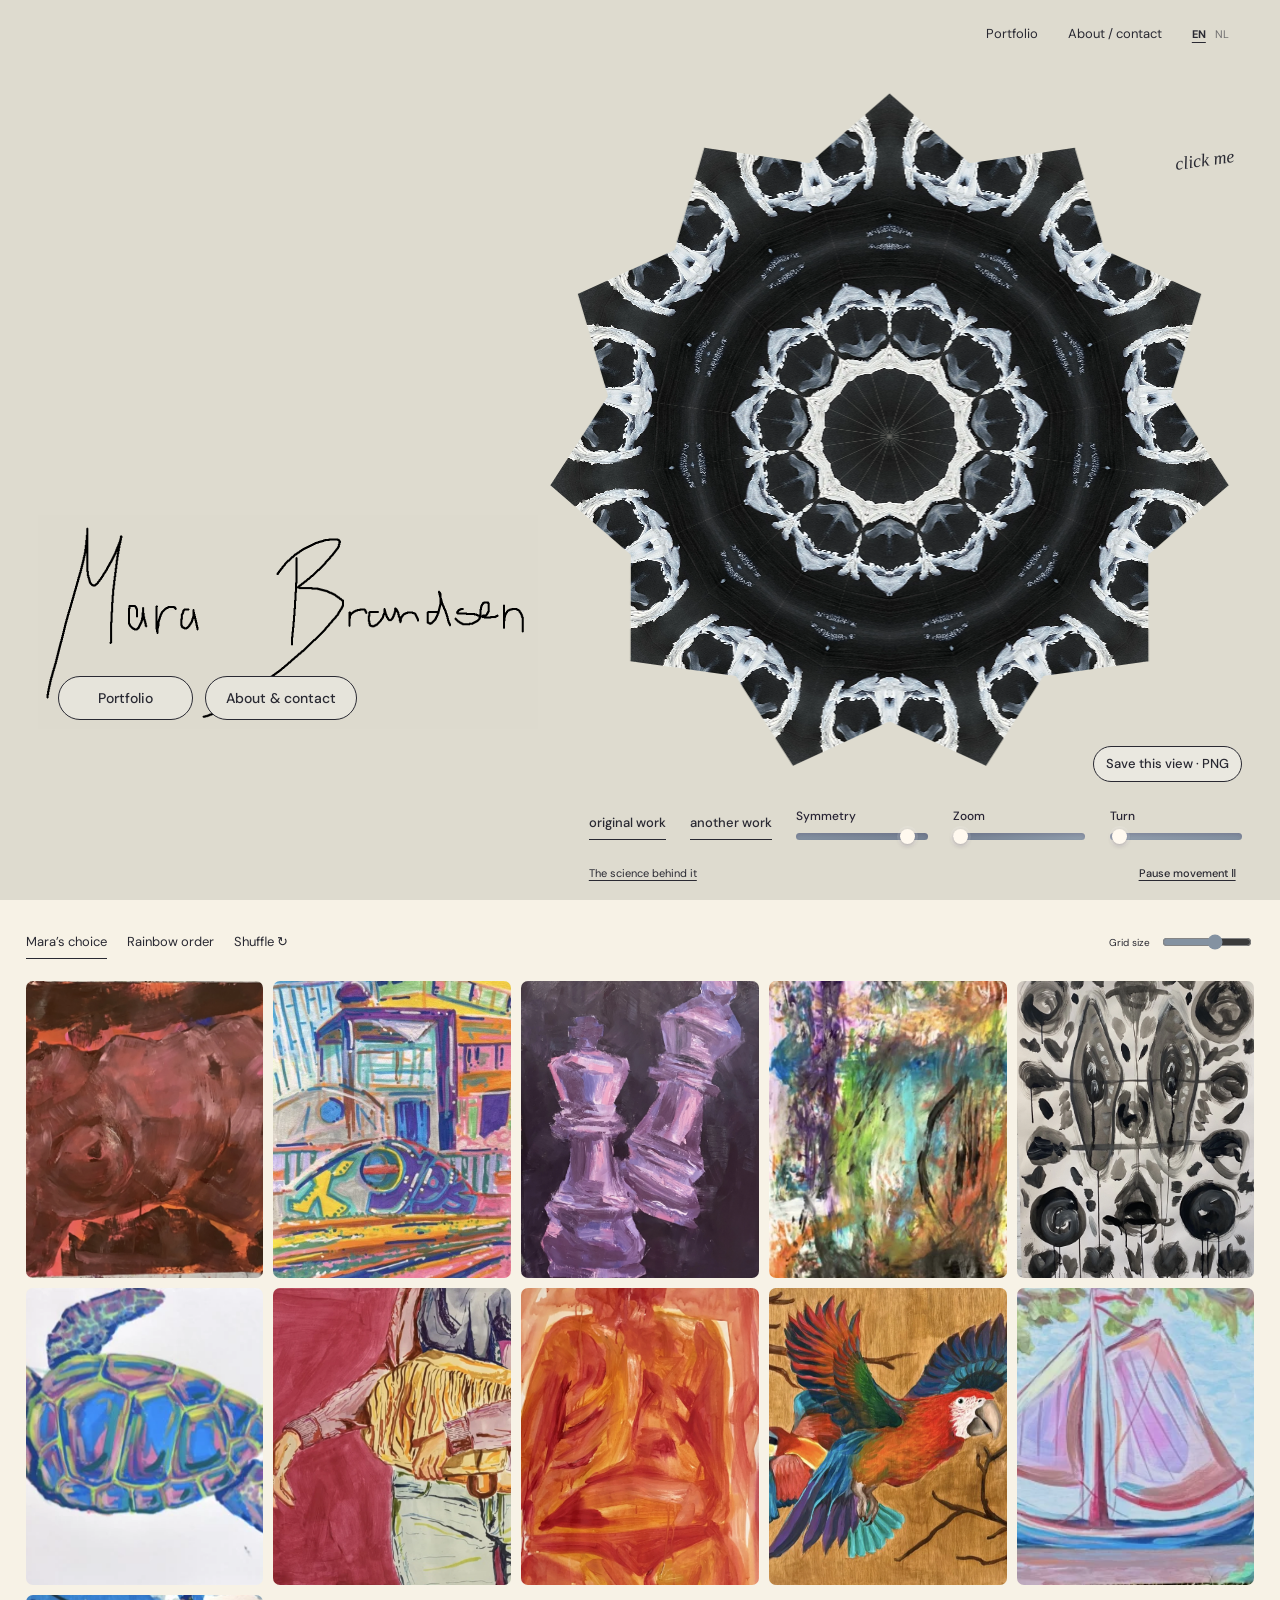
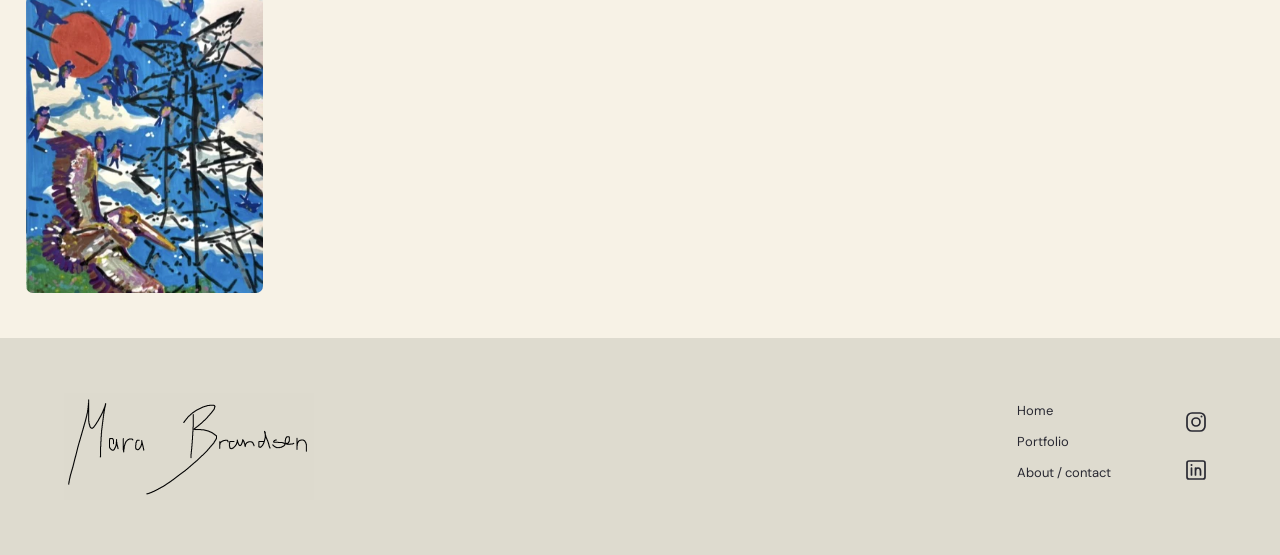
==== public/index.html @ bb49da6c "Randomize homepage artwork and colour on every visit" ====
<!doctype html><html lang="en"><head><meta charset="utf-8"><meta name="viewport" content="width=device-width,initial-scale=1"><title>Mara Brandsen | Art & engineering</title><meta name="description" content="Explore Mara Brandsen’s paintings, illustrations and interactive artwork kaleidoscope. Art, science and engineering, brought together."><link rel="icon" href="assets/favicon.svg"><link rel="stylesheet" href="styles/fonts.css"><link rel="stylesheet" href="styles/kaleido.css?v=9"><script src="scripts/artwork-data.js?v=1" defer></script><script src="scripts/site.js?v=6" defer></script><script src="scripts/kaleido.js?v=9" defer></script><script src="scripts/language.js?v=1"></script></head><body>
<header><nav aria-label="Main navigation"><a href="#work">Portfolio</a><a href="about.html">About / contact</a></nav></header>
<main><section class="hero" aria-label="Interactive artwork kaleidoscope"><div class="identity"><h1 class="sr-only">Mara Brandsen</h1><button class="name-animation" type="button" aria-label="Replay Mara Brandsen handwriting animation"><img src="assets/name-writing.png" alt="" width="1000" height="428"><canvas id="name-canvas" width="1000" height="428" aria-hidden="true"></canvas></button><video id="name-video" muted playsinline preload="none" aria-hidden="true" hidden><source src="assets/name-writing.mp4" type="video/mp4"></video><div class="identity-actions"><a href="#work">Portfolio</a><a href="about.html">About &amp; contact</a></div></div>
<div class="scope"><span id="click-hint" class="click-hint">click me</span><canvas id="scope" role="button" tabindex="0" aria-label="Kaleidoscope: activate to show another artwork" aria-describedby="click-hint"></canvas></div>
<div class="instrument"><a id="original" href="#work"><span>original work</span><img id="original-preview" src="assets/yellow-2.webp" alt="Preview of the colourful architectural painting"></a><button id="change" class="change-text" type="button">another work</button><div class="sliders"><label>Symmetry<input id="facets" type="range" min="3" max="12" step="1" value="11"></label><label>Zoom<input id="zoom" type="range" min="0.5" max="1.8" step=".001" value="0.5"></label><label>Turn<input id="turn" type="range" min="0" max="6.28" step=".001" value="0"></label></div><button id="motion" aria-pressed="true">Pause movement Ⅱ</button><button id="download" type="button">Save this view · PNG</button><a class="science-link" href="https://en.etudes.ru/etudes/kaleidoscope/" target="_blank" rel="noopener noreferrer">The science behind it</a><p id="scope-status" role="status" class="sr-only"></p></div></section>
<section id="work" class="portfolio" aria-label="Portfolio"><div class="gallery-toolbar"><div class="sorts" role="group" aria-label="Order artwork"><button data-sort="mara" aria-pressed="true">Mara’s choice</button><button data-sort="rainbow" aria-pressed="false">Rainbow order</button><button data-sort="shuffle" aria-pressed="false">Shuffle ↻</button></div><label class="size">Grid size <input id="grid-size" type="range" min="2" max="7" value="5" aria-label="Number of gallery columns"></label></div><span id="work-count" class="sr-only" role="status"></span><div id="gallery" class="gallery"></div></section>
<footer class="new-footer"><a class="footer-name" href="#" aria-label="Mara Brandsen home"><img src="assets/name-writing.png" alt="Mara Brandsen" width="1000" height="428"></a><div class="footer-links"><nav aria-label="Footer navigation"><a href="#">Home</a><a href="#work">Portfolio</a><a href="about.html">About / contact</a></nav><div class="socials" aria-label="Social links"><a href="https://www.instagram.com/marabrandsen_/" target="_blank" rel="noopener noreferrer" aria-label="Instagram" title="Instagram"><svg viewBox="0 0 24 24" aria-hidden="true"><rect x="3" y="3" width="18" height="18" rx="5"/><circle cx="12" cy="12" r="4"/><circle cx="17.5" cy="6.5" r="1" fill="currentColor" stroke="none"/></svg></a><a href="https://www.linkedin.com/in/mara-brandsen-b2537720b/" target="_blank" rel="noopener noreferrer" aria-label="LinkedIn" title="LinkedIn"><svg viewBox="0 0 24 24" aria-hidden="true"><rect x="3" y="3" width="18" height="18" rx="2"/><path d="M7.5 10v7M11.5 17v-7m0 3c0-4 5-4 5 0v4"/><circle cx="7.5" cy="7" r="1" fill="currentColor" stroke="none"/></svg></a></div></div></footer></main>  <dialog id="art-viewer" aria-labelledby="viewer-title"><button class="viewer-close" type="button" aria-label="Close artwork">×</button><div class="viewer-layout"><img id="viewer-image" alt=""><div class="viewer-details"><p class="eyebrow">A CLOSER LOOK</p><h2 id="viewer-title"></h2><p id="viewer-counter"></p><a id="viewer-enquiry" class="underlined-link" href="mailto:mejgbrandsen@gmail.com">Ask me about this ↗</a><div class="viewer-nav"><button id="previous-art" type="button" aria-label="Previous artwork"><svg viewBox="0 0 24 24" aria-hidden="true"><polyline points="15 4 7 12 15 20"/></svg></button><button id="next-art" type="button" aria-label="Next artwork"><svg viewBox="0 0 24 24" aria-hidden="true"><polyline points="9 4 17 12 9 20"/></svg></button></div></div></div></dialog></body></html>
---- public/styles/fonts.css ----
@font-face {
  font-family: 'Barlow Condensed';
  font-style: normal;
  font-weight: 700;
  font-display: swap;
  src: url(../assets/font-0.ttf) format('truetype');
}
@font-face {
  font-family: 'Barlow Condensed';
  font-style: normal;
  font-weight: 800;
  font-display: swap;
  src: url(../assets/font-1.ttf) format('truetype');
}
@font-face {
  font-family: 'Barlow Condensed';
  font-style: normal;
  font-weight: 900;
  font-display: swap;
  src: url(../assets/font-2.ttf) format('truetype');
}
@font-face {
  font-family: 'Caveat';
  font-style: normal;
  font-weight: 600;
  font-display: swap;
  src: url(../assets/font-3.ttf) format('truetype');
}
@font-face {
  font-family: 'DM Sans';
  font-style: normal;
  font-weight: 400;
  font-display: swap;
  src: url(../assets/font-4.ttf) format('truetype');
}
@font-face {
  font-family: 'DM Sans';
  font-style: normal;
  font-weight: 500;
  font-display: swap;
  src: url(../assets/font-5.ttf) format('truetype');
}
@font-face {
  font-family: 'DM Sans';
  font-style: normal;
  font-weight: 600;
  font-display: swap;
  src: url(../assets/font-6.ttf) format('truetype');
}
@font-face {
  font-family: 'DM Sans';
  font-style: normal;
  font-weight: 700;
  font-display: swap;
  src: url(../assets/font-7.ttf) format('truetype');
}
---- public/styles/kaleido.css ----
*{box-sizing:border-box}html{scroll-behavior:smooth}body{--paper:#eb627c;--ink:#34214b;--accent:#ebe842;margin:0;background:var(--paper);color:var(--ink);font:14px 'DM Sans',sans-serif;transition:background .8s,color .8s}a{color:inherit}button,input{font:inherit}button{cursor:pointer;color:inherit}header{position:absolute;top:0;width:100%;z-index:3;display:flex;justify-content:space-between;padding:25px 4%;align-items:center}.initial{font:800 25px 'Barlow Condensed',sans-serif;text-decoration:none}nav{display:flex;gap:30px}nav a{text-decoration:none;font-size:13px}nav a:hover{text-decoration:underline}.hero{position:relative;min-height:700px;height:100svh;overflow:hidden}.identity{position:absolute;left:5%;top:40%;z-index:2;width:40%}.identity p{font-size:9px;letter-spacing:.14em;margin:0 0 25px}h1{font:800 clamp(70px,10vw,170px)/.76 'Barlow Condensed',sans-serif;letter-spacing:-.045em;margin:0}h1 em{display:block;font:italic .7em/1 Georgia,serif;letter-spacing:-.075em;margin-top:12px}.work-link{display:inline-block;margin-top:35px;font:italic 20px Georgia,serif;text-decoration:none;border-bottom:1px solid;padding-bottom:6px}.scope{position:absolute;width:65%;right:-2%;top:8%;height:86%;}#scope{width:100%;height:100%;display:block}.scope>a{position:absolute;bottom:3%;left:42%;font-size:11px;text-underline-offset:4px}.instrument{position:absolute;right:4%;bottom:6%;width:140px;z-index:3;text-align:center}.chrome{width:83px;height:83px;border:3px solid #333;border-radius:50%;background:conic-gradient(#ededed,#777,#eee,#777,#fff,#777,#eee);box-shadow:inset 0 0 0 5px #bdbdbd,inset 0 0 0 7px #444,3px 5px 0 #34214b;position:relative;color:#242424}.chrome:active{transform:translateY(3px);box-shadow:inset 0 0 0 5px #bdbdbd,inset 0 0 0 7px #444,1px 2px 0 #34214b}.chrome span{font-size:30px}.change-label{display:block;font:italic 14px Georgia,serif;margin:10px 0 15px}.sliders{background:#e8e4d4;color:#272333;padding:10px 12px;border:1px solid #272333;box-shadow:3px 3px 0 #34214b}.sliders label{display:block;text-align:left;font-size:10px;margin-bottom:7px}.sliders input{display:block;width:100%;accent-color:#734280;height:16px}#motion{border:0;background:transparent;margin-top:10px;font-size:10px;text-decoration:underline;text-underline-offset:3px}.portfolio{background:#f7f3e9;color:#292332;padding:40px 4% 70px;scroll-margin-top:0}.gallery-toolbar{display:flex;gap:30px;align-items:center;justify-content:space-between;margin-bottom:35px}h2{font:italic 40px Georgia,serif;letter-spacing:-.05em;margin:0}h2 span{margin-left:15px}.sorts{display:flex;gap:20px;flex-wrap:wrap}.sorts button{border:0;background:none;padding:8px 0;font-size:13px;border-bottom:1px solid transparent}.sorts [aria-pressed=true]{border-color:currentColor}.size{font-size:10px;display:flex;align-items:center;gap:10px}.size input{width:90px;accent-color:#734280}.gallery{display:grid;grid-template-columns:repeat(var(--cols,3),minmax(0,1fr));gap:28px 22px}.art-card{margin:0;min-width:0}.art-card button{padding:0;border:0;width:100%;height:clamp(150px,calc(75vw / var(--cols,3)),380px);background:none;display:block}.art-card img{display:block;width:100%;height:100%;object-fit:contain}.art-card figcaption{display:none}.art-card button:hover img{filter:brightness(.95)}footer{display:flex;justify-content:space-between;padding:30px 4%;gap:20px;font-size:12px}dialog{border:0;background:#f7f3eb;color:#272333;padding:40px;width:min(1000px,94vw);max-height:94svh}dialog::backdrop{background:#201339d9}.viewer-layout{display:grid;grid-template-columns:1fr 190px;align-items:center;gap:25px}#viewer-image{width:100%;height:auto;max-height:78svh;object-fit:contain}.viewer-close{position:absolute;right:10px;top:8px;border:0;background:none;font-size:30px}.viewer-details h2{font:italic 28px Georgia,serif}.viewer-nav{display:flex;gap:10px;margin-top:20px}.viewer-nav button{padding:10px 20px;background:transparent;border:1px solid}.eyebrow{font-size:10px}.modal-open{overflow:hidden}.sr-only{position:absolute;width:1px;height:1px;overflow:hidden;clip-path:inset(50%)}:focus-visible{outline:3px solid #734280;outline-offset:5px}
@media(max-width:700px){header{padding:20px 5%}nav{gap:20px}.hero{min-height:780px;height:100svh}.identity{top:15%;left:6%;width:80%}.identity p{font-size:8px;margin-bottom:17px}h1{font-size:90px}.work-link{margin-top:18px;font-size:17px}.scope{width:110%;right:-15%;top:36%;height:60%}.scope>a{bottom:1%;left:29%}.instrument{right:auto;left:6%;bottom:7%;width:110px}.chrome{width:62px;height:62px}.sliders{padding:8px}.change-label{font-size:12px;margin:8px 0}.gallery-toolbar{flex-wrap:wrap;gap:18px}h2{font-size:32px}.sorts{order:3;width:100%;gap:20px}.gallery{gap:22px 12px;grid-template-columns:repeat(var(--mobile-cols,2),minmax(0,1fr))}.art-card button{height:calc(90vw / var(--mobile-cols,2) * 1.2)}.size input{width:70px}.viewer-layout{grid-template-columns:1fr}#viewer-image{max-height:58svh}.viewer-details h2{font-size:24px}footer{flex-wrap:wrap}.portfolio{padding-top:30px}}
@media(prefers-reduced-motion:reduce){html{scroll-behavior:auto}body{transition:none}}

/* Second visual study: bold cut lettering, soft controls, denser artwork. */
.initial svg{width:40px;height:40px;display:block}.identity{left:5%;top:36%;width:40%}h1{font-family:'DM Sans',Arial,sans-serif;font-weight:700;line-height:.9;letter-spacing:-.08em;font-size:clamp(80px,11vw,175px)}.mara{display:inline-block;background:#ffb8d5;color:#f33a17;padding:0 .12em .07em;transform:rotate(-7deg);-webkit-text-stroke:2px #f33a17;box-shadow:7px 7px 0 #ffb8d5}h1 em{font-family:Palatino,'Palatino Linotype','Book Antiqua',serif;font-weight:700;font-size:.49em;letter-spacing:-.08em;transform:rotate(-5deg);margin-top:5px;position:relative;left:.08em}.work-link{font-family:Palatino,'Palatino Linotype','Book Antiqua',serif;font-weight:700;font-size:26px;margin-top:34px}.hello-links{display:flex;flex-direction:column;align-items:flex-start;gap:10px;margin-top:22px}.hello-links a{font-size:13px;text-decoration:none}.hello-links a:hover{text-decoration:underline}.scope{right:-1%;width:63%}.instrument{width:180px;right:3%;bottom:6%}.chrome{width:64px;height:64px;background:#ffc5d9;border:1px solid currentColor;border-radius:20px;box-shadow:3px 4px 0 var(--ink);color:var(--ink);transform:rotate(8deg)}.chrome:hover{transform:rotate(-5deg)}.chrome:active{transform:translateY(2px);box-shadow:1px 2px 0 var(--ink)}.change-label{font:700 14px 'DM Sans',sans-serif;letter-spacing:-.02em}.sliders{background:transparent;border:0;box-shadow:none;padding:8px 5px}.sliders label{font-size:10px;margin-bottom:16px}.sliders input{-webkit-appearance:none;appearance:none;height:11px;border-radius:20px;margin:9px 0 0;background:linear-gradient(90deg,#fa95c3,#9056bc);box-shadow:inset 0 2px 4px #38204f30}.sliders label:nth-child(2) input{background:linear-gradient(90deg,#f3da6d,#43bdba)}.sliders label:nth-child(3) input{background:linear-gradient(90deg,#ffad7e,#f34080)}.sliders input::-webkit-slider-thumb{-webkit-appearance:none;width:20px;height:20px;border-radius:50%;background:#fff9ef;border:0;box-shadow:0 2px 5px #39274740,0 0 0 4px #ffffff22}.sliders input::-moz-range-thumb{width:20px;height:20px;border-radius:50%;background:#fff9ef;border:0;box-shadow:0 2px 5px #39274740,0 0 0 4px #ffffff22}#original{z-index:4;bottom:3%;left:38%;padding:12px;white-space:nowrap}#original-preview{position:absolute;width:135px;height:160px;object-fit:contain;background:#fff5e9;padding:5px;bottom:100%;left:50%;transform:translateX(-50%) rotate(-4deg);box-shadow:3px 8px 20px #39274740;opacity:0;visibility:hidden;transition:opacity .15s}#original:hover img,#original:focus-visible img{opacity:1;visibility:visible}.portfolio{padding:25px 2% 45px}.gallery-toolbar{margin-bottom:22px;gap:20px}.gallery{gap:10px;--cols:4}.art-card button{height:auto;aspect-ratio:4/5}.art-card img{height:100%;width:100%;object-fit:cover}.art-card.located{outline:4px solid #ab3976;outline-offset:3px}h2,.viewer-details h2{font-family:Palatino,'Palatino Linotype','Book Antiqua',serif}.gallery-toolbar h2{font-size:35px}
@media(max-width:700px){.identity{top:14%;left:6%;width:85%}h1{font-size:86px}.work-link{font-size:21px;margin-top:20px}.hello-links{flex-direction:row;gap:17px;margin-top:15px}.hello-links a{font-size:11px}.scope{width:103%;right:-18%;top:42%;height:53%}.instrument{left:5%;right:auto;bottom:5%;width:116px}.chrome{width:50px;height:50px;border-radius:16px}.sliders label{margin-bottom:12px}.change-label{font-size:12px}.portfolio{padding:24px 3% 35px}.gallery{gap:8px}.art-card button{height:auto;aspect-ratio:4/5}#original{left:27%;bottom:0;font-size:10px}#original-preview{width:105px;height:130px}.hero{min-height:860px}.initial svg{width:30px;height:30px}}

/* Artwork palette follows the entire page. */
body{--art-0:#764480;--art-1:#b177b4;--art-2:#e6b7d0}.portfolio{background:color-mix(in srgb,var(--paper) 24%,#fff9ed);color:var(--ink);transition:background .8s,color .8s}footer{background:var(--paper);color:var(--ink)}.mara{background:color-mix(in srgb,var(--paper) 40%,white);color:var(--ink);-webkit-text-stroke-color:var(--ink);box-shadow:7px 7px 0 color-mix(in srgb,var(--paper) 40%,white)}.chrome{background:color-mix(in srgb,var(--paper) 40%,white)}.sliders label input,.sliders label:nth-child(2) input,.sliders label:nth-child(3) input{background:linear-gradient(90deg,var(--art-0),var(--art-1));height:7px}.sliders label:nth-child(2) input{background:linear-gradient(90deg,var(--art-1),var(--art-2))}.sliders label:nth-child(3) input{background:linear-gradient(90deg,var(--art-2),var(--art-0))}.sliders input::-webkit-slider-thumb{width:15px;height:15px;box-shadow:0 2px 4px #39274740,0 0 0 3px #ffffff22}.sliders input::-moz-range-thumb{width:15px;height:15px;box-shadow:0 2px 4px #39274740,0 0 0 3px #ffffff22}.instrument{width:142px}.sliders label{margin-bottom:12px}.identity-actions{display:flex;flex-wrap:wrap;gap:12px;margin-top:35px}.identity-actions a{font:500 14px 'DM Sans',sans-serif;text-decoration:none;border:1px solid currentColor;border-radius:24px;padding:12px 20px;background:color-mix(in srgb,var(--paper) 75%,white);text-align:center;min-width:135px}.identity-actions a:hover{background:color-mix(in srgb,var(--paper) 45%,white)}#download{display:block;margin:12px auto 0;border:1px solid currentColor;border-radius:20px;background:color-mix(in srgb,var(--paper) 65%,white);padding:8px 12px;font-size:10px}.size input{accent-color:var(--art-0)}.art-card.located{outline-color:var(--art-0)}dialog{background:color-mix(in srgb,var(--paper) 20%,#fff9ed);color:var(--ink)}:focus-visible{outline-color:var(--ink)}.gallery{--cols:5}
@media(max-width:700px){.instrument{width:112px}.identity-actions{margin-top:24px;gap:10px}.identity-actions a{min-width:0;padding:10px 15px;font-size:12px}}
@media(prefers-reduced-motion:reduce){.portfolio{transition:none}}

.name-animation{position:relative;display:block;width:100%;padding:0;border:0;background:transparent;cursor:pointer}.name-animation img{display:block;width:100%;height:auto}.name-animation canvas{position:absolute;inset:0;width:100%;height:100%;opacity:0}.name-animation.drawing canvas{opacity:1}.name-animation.drawing img{visibility:hidden}#scope{cursor:pointer}.change-text{border:0;border-bottom:1px solid currentColor;background:transparent;font:500 13px 'DM Sans',sans-serif;padding:6px 0;margin-bottom:12px}.change-text:hover{opacity:.7}.gallery-toolbar h2{font:700 35px/1 'DM Sans',Arial,sans-serif;letter-spacing:-.045em}.identity-actions{margin-top:25px}
@media(max-width:700px){.name-animation{max-width:390px}.gallery-toolbar h2{font-size:30px}}

.instrument #original{position:relative;display:block;left:auto;bottom:auto;padding:8px 0;margin:0 0 4px;font-size:11px}.instrument #original-preview{left:auto;right:100%;bottom:0;transform:rotate(-4deg);margin-right:15px}.instrument .change-text{display:block;margin:0 auto 14px}.name-animation{width:91%;transform:translateY(20px)}.gallery img,.gallery .art-card button{border-radius:7px}.new-footer{display:flex;align-items:center;justify-content:space-between;gap:40px;padding:55px 5%}.footer-name{width:250px;max-width:40%}.footer-name img{width:100%;height:auto;display:block}.footer-links{display:flex;gap:65px}.new-footer nav,.new-footer .socials{display:flex;flex-direction:column;gap:14px;align-items:flex-start}.new-footer a{text-decoration:none;font-size:13px}.new-footer a:hover{text-decoration:underline}.socials span{opacity:.55;font-size:13px}
#art-viewer{background:transparent;padding:45px 60px;width:min(1300px,98vw);max-height:98svh;overflow:visible;box-shadow:none;color:#fff}#art-viewer::backdrop{background:#171319ec}.viewer-layout{display:block}.viewer-details{display:contents}.viewer-details h2,.viewer-details p,.viewer-details>a{display:none}#viewer-image{display:block;width:100%;height:auto;max-height:85svh;object-fit:contain;border-radius:7px}.viewer-close{position:absolute;right:5px;top:0;width:44px;height:44px;color:#fff;background:transparent;font:300 35px Arial,sans-serif}.viewer-nav{display:contents}.viewer-nav button{position:absolute;top:50%;transform:translateY(-50%);border:0;background:transparent;color:#fff;width:48px;height:64px;padding:10px;display:grid;place-items:center}.viewer-nav button:first-child{left:0}.viewer-nav button:last-child{right:0}.viewer-nav svg{width:28px;height:28px;fill:none;stroke:currentColor;stroke-width:1.5;stroke-linecap:round;stroke-linejoin:round}.viewer-nav button:hover,.viewer-close:hover{opacity:.65}
@media(max-width:700px){.name-animation{transform:translateY(12px)}.instrument #original-preview{right:auto;left:100%;margin-right:0;margin-left:12px}.new-footer{padding:35px 5%;gap:25px;align-items:start}.footer-name{width:150px;max-width:35%}.footer-links{gap:25px}.new-footer a,.socials span{font-size:11px}.new-footer nav,.new-footer .socials{gap:13px}#art-viewer{padding:40px 30px;width:100vw}.viewer-nav button{width:32px;padding:3px}.viewer-nav svg{width:24px}.viewer-close{right:3px}}

header{justify-content:flex-end}.socials a{display:grid;place-items:center;width:40px;height:40px}.socials svg{width:24px;height:24px;fill:none;stroke:currentColor;stroke-width:1.7;stroke-linecap:round;stroke-linejoin:round}.new-footer .socials{gap:8px}.socials a:hover{opacity:.65}.instrument{width:160px}.instrument #original,.instrument .change-text{font:500 13px/1.3 'DM Sans',Arial,sans-serif;text-decoration:none;border:0;border-bottom:1px solid currentColor;padding:7px 0;margin:0 auto 10px;width:max-content;display:block}.instrument #original:hover,.instrument .change-text:hover{opacity:.75}.sliders label{font-size:13px;font-weight:500;margin-bottom:15px}.instrument #motion{font:500 13px/1.4 'DM Sans',Arial,sans-serif;margin-top:8px}.instrument #download{font:500 13px/1.4 'DM Sans',Arial,sans-serif;padding:8px 12px}.click-hint{position:absolute;top:12%;left:21%;font:italic 17px Palatino,'Book Antiqua',serif;transform:rotate(-12deg);pointer-events:none;background:color-mix(in srgb,var(--paper) 70%,white);padding:6px 12px;border-radius:50%}.gallery-toolbar{justify-content:space-between}
@media(max-width:700px){.instrument{width:130px}.instrument #original,.instrument .change-text,.sliders label,.instrument #motion,.instrument #download{font-size:12px}.click-hint{top:10%;left:26%;font-size:15px}.new-footer .socials{gap:4px}.socials a{width:35px;height:35px}.socials svg{width:22px;height:22px}}

.instrument .click-hint{display:block;position:static;transform:none;background:none;border-radius:0;padding:0;margin:0 0 10px;font:italic 15px Palatino,'Book Antiqua',serif}.scope #scope:focus-visible{outline:2px dashed var(--ink);outline-offset:-10px}

/* Homepage composition follows Mara's layout sketch. */
body:not(.about-page) .hero{min-height:720px;height:100svh}body:not(.about-page) .identity{left:3%;top:auto;bottom:20%;width:39%}.identity .name-animation{width:100%;transform:translateY(48px)}.identity .identity-actions{position:relative;z-index:2;margin-top:-5px;margin-left:4%}.scope{width:57%;height:83%;right:2%;top:7%}.scope .click-hint{position:absolute;top:11%;right:2%;left:auto;padding:5px;font:italic 18px Palatino,'Book Antiqua',serif;background:none;transform:rotate(-8deg)}.instrument{position:absolute;left:46%;right:3%;bottom:2%;width:auto;display:grid;grid-template-columns:max-content max-content 1fr;align-items:end;gap:10px 24px;text-align:left}.instrument #original,.instrument .change-text{margin:0 0 15px;padding:7px 0;font-size:13px}.instrument .sliders{display:grid;grid-template-columns:repeat(3,minmax(0,1fr));gap:25px;padding:0}.instrument .sliders label{margin:0 0 15px;font-size:12px}.instrument #download{position:absolute;right:0;bottom:100px;white-space:nowrap;margin:0}.instrument #motion{grid-column:3;font-size:11px;margin:0;justify-self:end}.instrument #scope-status{position:absolute}
@media(max-width:1050px) and (min-width:701px){.instrument{gap:10px 16px;left:42%}.instrument .sliders{gap:14px}.instrument #original,.instrument .change-text{font-size:11px}.instrument .sliders label{font-size:11px}.identity .identity-actions a{padding:10px 13px;min-width:0}}
@media(max-width:700px){body:not(.about-page) .hero{min-height:880px;height:100svh}body:not(.about-page) .identity{left:6%;top:12%;bottom:auto;width:82%}.identity .name-animation{transform:translateY(20px)}.identity .identity-actions{margin-top:0;margin-left:0}.scope{right:0;top:36%;width:100%;height:48%}.scope .click-hint{right:5%;top:6%;font-size:15px}.instrument{left:6%;right:6%;bottom:3%;display:grid;grid-template-columns:1fr 1fr;gap:13px 22px}.instrument #original,.instrument .change-text{margin:0;font-size:12px;justify-self:start}.instrument .sliders{grid-column:1/-1;grid-row:2;gap:22px}.instrument .sliders label{margin:0;font-size:12px}.instrument #download{position:static;grid-column:1;grid-row:3;font-size:11px;justify-self:start}.instrument #motion{grid-column:2;grid-row:3;align-self:center;font-size:11px}}
/* Bilingual navigation and the optional science read. */
.language-switch{display:inline-flex;gap:9px;align-items:center;font-size:11px}
.language-switch a{font-size:11px;opacity:.6}
.language-switch [aria-current=true]{opacity:1;text-decoration:underline;text-underline-offset:4px;font-weight:700}
.instrument .science-link{grid-column:1/3;grid-row:2;font-size:11px;line-height:1.4;text-underline-offset:3px;align-self:center;width:max-content;max-width:100%}
.instrument #motion{grid-row:2}
.about-copy a{text-underline-offset:3px;text-decoration-thickness:1px}
@media(max-width:700px){header nav{gap:16px;align-items:center}.about-page header nav{gap:13px}.language-switch{gap:7px}.instrument .science-link{grid-column:1/-1;grid-row:4;justify-self:center;font-size:11px}.instrument #motion{grid-row:3}body:not(.about-page) .hero{min-height:930px}.about-copy p{font-size:14px}}
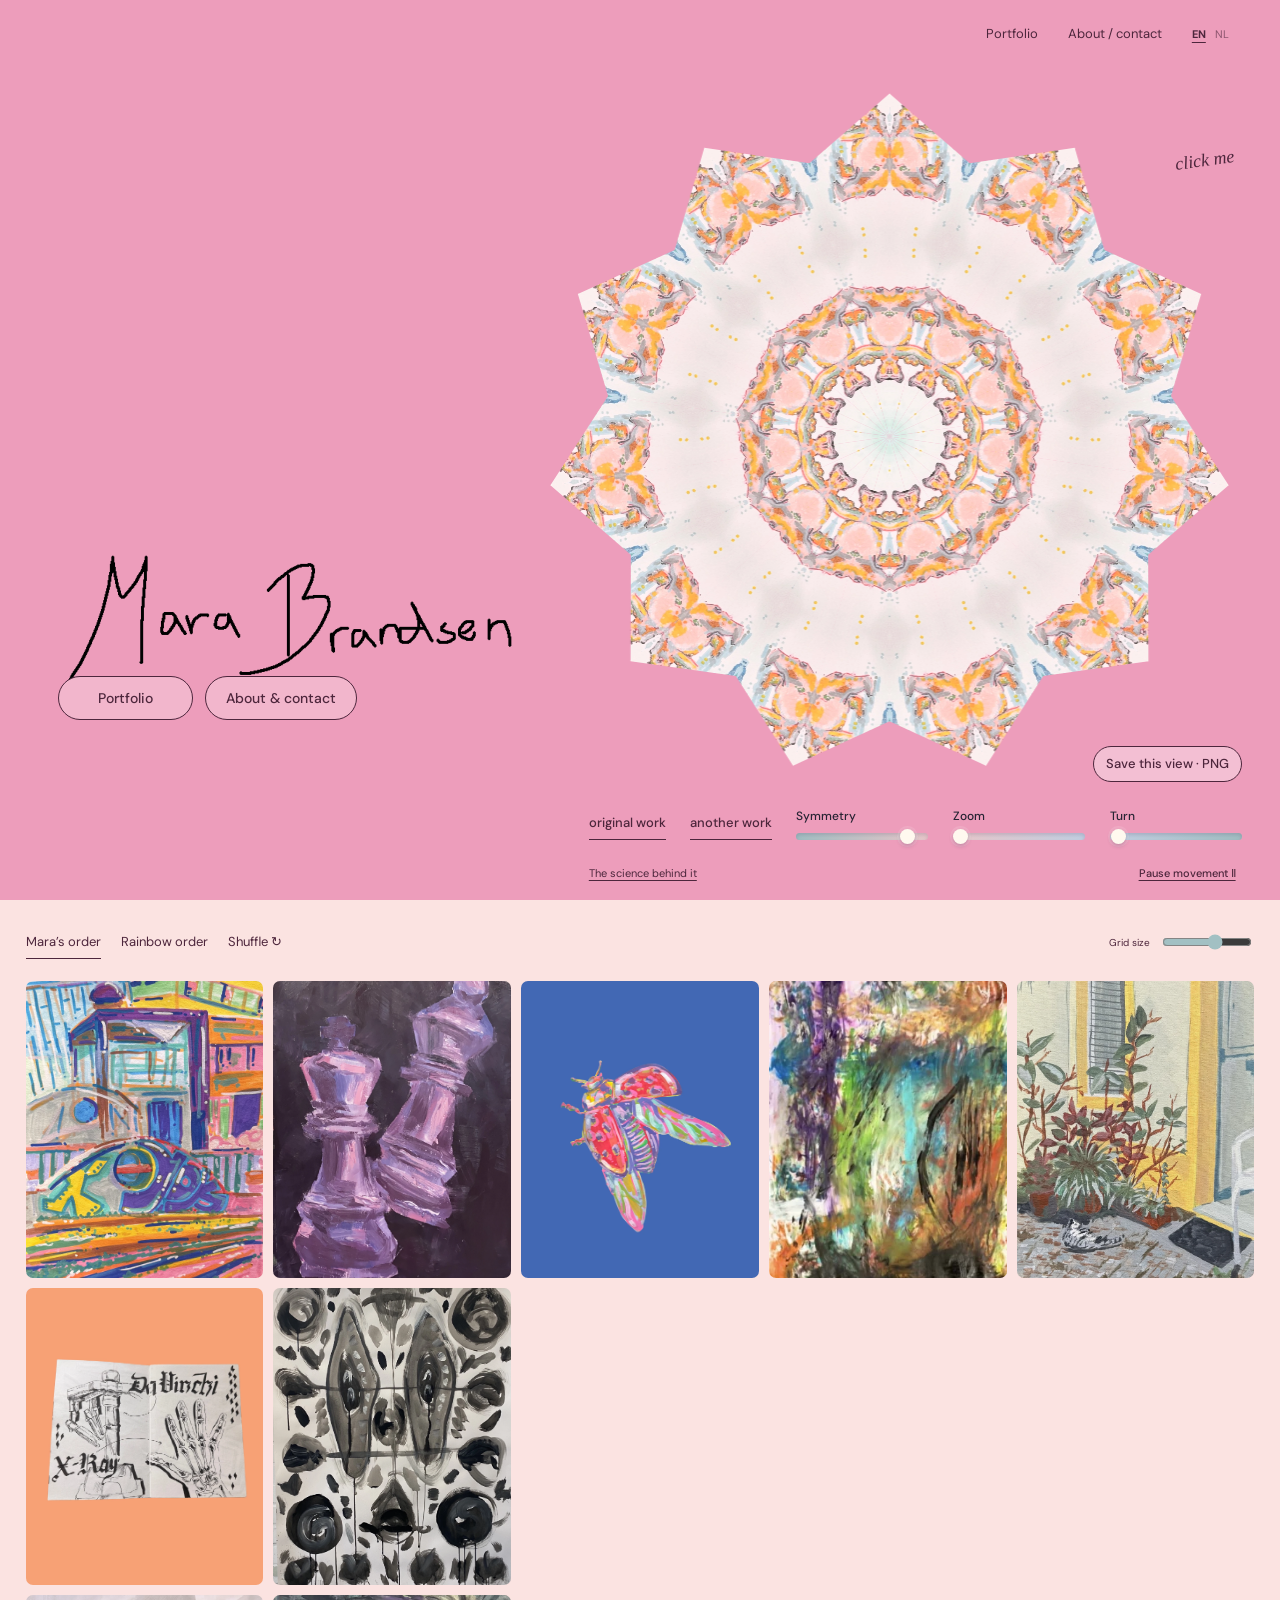
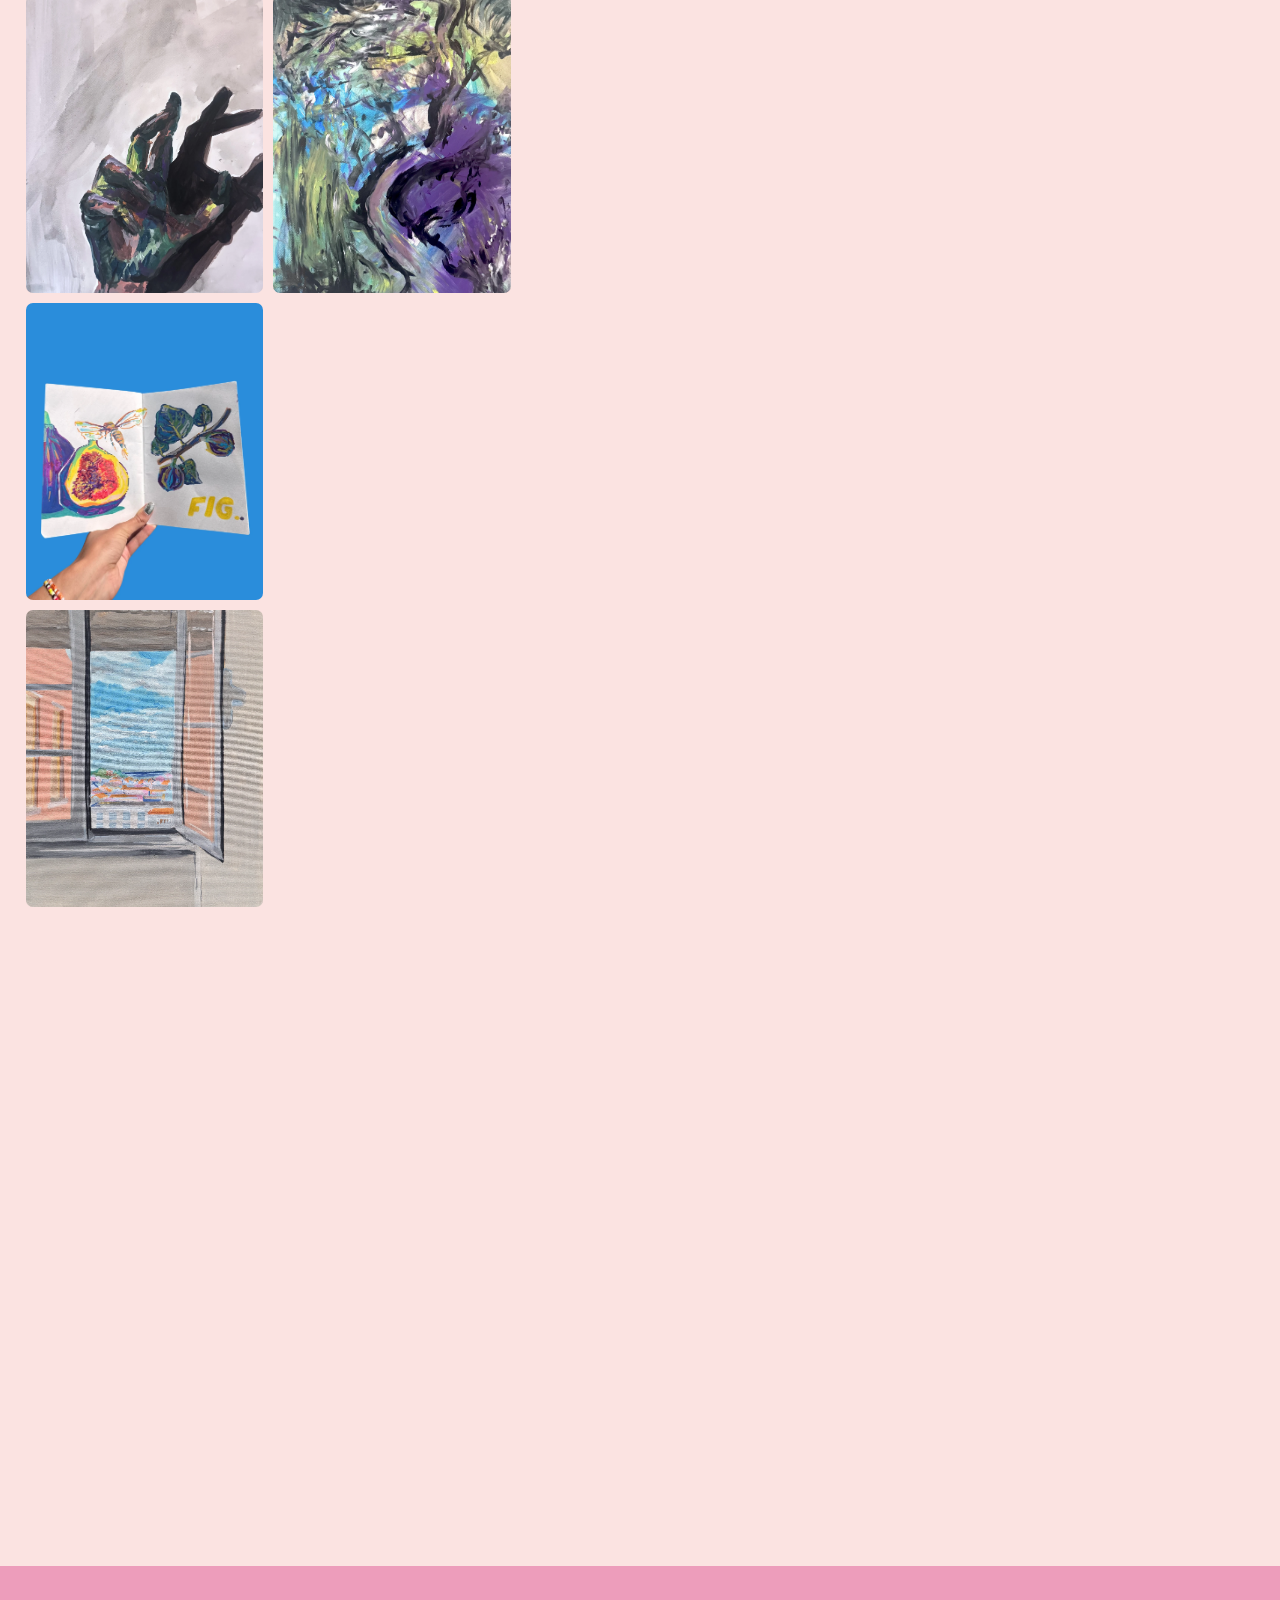
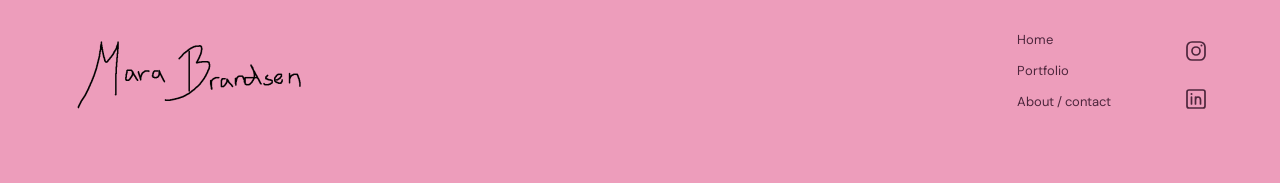
==== commit a80a4a18: "Expand portfolio with new artwork collection" ====
--- a/public/index.html
+++ b/public/index.html
@@ -1,7 +1,7 @@
-<!doctype html><html lang="en"><head><meta charset="utf-8"><meta name="viewport" content="width=device-width,initial-scale=1"><title>Mara Brandsen | Art & engineering</title><meta name="description" content="Explore Mara Brandsen’s paintings, illustrations and interactive artwork kaleidoscope. Art, science and engineering, brought together."><link rel="icon" href="assets/favicon.svg"><link rel="stylesheet" href="styles/fonts.css"><link rel="stylesheet" href="styles/kaleido.css?v=9"><script src="scripts/artwork-data.js?v=1" defer></script><script src="scripts/site.js?v=6" defer></script><script src="scripts/kaleido.js?v=9" defer></script><script src="scripts/language.js?v=1"></script></head><body>
+<!doctype html><html lang="en"><head><meta charset="utf-8"><meta name="viewport" content="width=device-width,initial-scale=1"><title>Mara Brandsen | Art & engineering</title><meta name="description" content="Explore Mara Brandsen’s paintings, illustrations and interactive artwork kaleidoscope. Art, science and engineering, brought together."><link rel="icon" href="assets/favicon.svg"><link rel="stylesheet" href="styles/fonts.css"><link rel="stylesheet" href="styles/kaleido.css?v=9"><script src="scripts/artwork-data.js?v=2" defer></script><script src="scripts/site.js?v=6" defer></script><script src="scripts/kaleido.js?v=10" defer></script><script src="scripts/language.js?v=2"></script></head><body>
 <header><nav aria-label="Main navigation"><a href="#work">Portfolio</a><a href="about.html">About / contact</a></nav></header>
 <main><section class="hero" aria-label="Interactive artwork kaleidoscope"><div class="identity"><h1 class="sr-only">Mara Brandsen</h1><button class="name-animation" type="button" aria-label="Replay Mara Brandsen handwriting animation"><img src="assets/name-writing.png" alt="" width="1000" height="428"><canvas id="name-canvas" width="1000" height="428" aria-hidden="true"></canvas></button><video id="name-video" muted playsinline preload="none" aria-hidden="true" hidden><source src="assets/name-writing.mp4" type="video/mp4"></video><div class="identity-actions"><a href="#work">Portfolio</a><a href="about.html">About &amp; contact</a></div></div>
 <div class="scope"><span id="click-hint" class="click-hint">click me</span><canvas id="scope" role="button" tabindex="0" aria-label="Kaleidoscope: activate to show another artwork" aria-describedby="click-hint"></canvas></div>
-<div class="instrument"><a id="original" href="#work"><span>original work</span><img id="original-preview" src="assets/yellow-2.webp" alt="Preview of the colourful architectural painting"></a><button id="change" class="change-text" type="button">another work</button><div class="sliders"><label>Symmetry<input id="facets" type="range" min="3" max="12" step="1" value="11"></label><label>Zoom<input id="zoom" type="range" min="0.5" max="1.8" step=".001" value="0.5"></label><label>Turn<input id="turn" type="range" min="0" max="6.28" step=".001" value="0"></label></div><button id="motion" aria-pressed="true">Pause movement Ⅱ</button><button id="download" type="button">Save this view · PNG</button><a class="science-link" href="https://en.etudes.ru/etudes/kaleidoscope/" target="_blank" rel="noopener noreferrer">The science behind it</a><p id="scope-status" role="status" class="sr-only"></p></div></section>
-<section id="work" class="portfolio" aria-label="Portfolio"><div class="gallery-toolbar"><div class="sorts" role="group" aria-label="Order artwork"><button data-sort="mara" aria-pressed="true">Mara’s choice</button><button data-sort="rainbow" aria-pressed="false">Rainbow order</button><button data-sort="shuffle" aria-pressed="false">Shuffle ↻</button></div><label class="size">Grid size <input id="grid-size" type="range" min="2" max="7" value="5" aria-label="Number of gallery columns"></label></div><span id="work-count" class="sr-only" role="status"></span><div id="gallery" class="gallery"></div></section>
+<div class="instrument"><a id="original" href="#work"><span>original work</span><img id="original-preview" src="assets/artwork-01.webp" alt="Preview of a colourful tram and city drawing"></a><button id="change" class="change-text" type="button">another work</button><div class="sliders"><label>Symmetry<input id="facets" type="range" min="3" max="12" step="1" value="11"></label><label>Zoom<input id="zoom" type="range" min="0.5" max="1.8" step=".001" value="0.5"></label><label>Turn<input id="turn" type="range" min="0" max="6.28" step=".001" value="0"></label></div><button id="motion" aria-pressed="true">Pause movement Ⅱ</button><button id="download" type="button">Save this view · PNG</button><a class="science-link" href="https://en.etudes.ru/etudes/kaleidoscope/" target="_blank" rel="noopener noreferrer">The science behind it</a><p id="scope-status" role="status" class="sr-only"></p></div></section>
+<section id="work" class="portfolio" aria-label="Portfolio"><div class="gallery-toolbar"><div class="sorts" role="group" aria-label="Order artwork"><button data-sort="mara" aria-pressed="true">Mara’s order</button><button data-sort="rainbow" aria-pressed="false">Rainbow order</button><button data-sort="shuffle" aria-pressed="false">Shuffle ↻</button></div><label class="size">Grid size <input id="grid-size" type="range" min="2" max="7" value="5" aria-label="Number of gallery columns"></label></div><span id="work-count" class="sr-only" role="status"></span><div id="gallery" class="gallery"></div></section>
 <footer class="new-footer"><a class="footer-name" href="#" aria-label="Mara Brandsen home"><img src="assets/name-writing.png" alt="Mara Brandsen" width="1000" height="428"></a><div class="footer-links"><nav aria-label="Footer navigation"><a href="#">Home</a><a href="#work">Portfolio</a><a href="about.html">About / contact</a></nav><div class="socials" aria-label="Social links"><a href="https://www.instagram.com/marabrandsen_/" target="_blank" rel="noopener noreferrer" aria-label="Instagram" title="Instagram"><svg viewBox="0 0 24 24" aria-hidden="true"><rect x="3" y="3" width="18" height="18" rx="5"/><circle cx="12" cy="12" r="4"/><circle cx="17.5" cy="6.5" r="1" fill="currentColor" stroke="none"/></svg></a><a href="https://www.linkedin.com/in/mara-brandsen-b2537720b/" target="_blank" rel="noopener noreferrer" aria-label="LinkedIn" title="LinkedIn"><svg viewBox="0 0 24 24" aria-hidden="true"><rect x="3" y="3" width="18" height="18" rx="2"/><path d="M7.5 10v7M11.5 17v-7m0 3c0-4 5-4 5 0v4"/><circle cx="7.5" cy="7" r="1" fill="currentColor" stroke="none"/></svg></a></div></div></footer></main>  <dialog id="art-viewer" aria-labelledby="viewer-title"><button class="viewer-close" type="button" aria-label="Close artwork">×</button><div class="viewer-layout"><img id="viewer-image" alt=""><div class="viewer-details"><p class="eyebrow">A CLOSER LOOK</p><h2 id="viewer-title"></h2><p id="viewer-counter"></p><a id="viewer-enquiry" class="underlined-link" href="mailto:mejgbrandsen@gmail.com">Ask me about this ↗</a><div class="viewer-nav"><button id="previous-art" type="button" aria-label="Previous artwork"><svg viewBox="0 0 24 24" aria-hidden="true"><polyline points="15 4 7 12 15 20"/></svg></button><button id="next-art" type="button" aria-label="Next artwork"><svg viewBox="0 0 24 24" aria-hidden="true"><polyline points="9 4 17 12 9 20"/></svg></button></div></div></div></dialog></body></html>
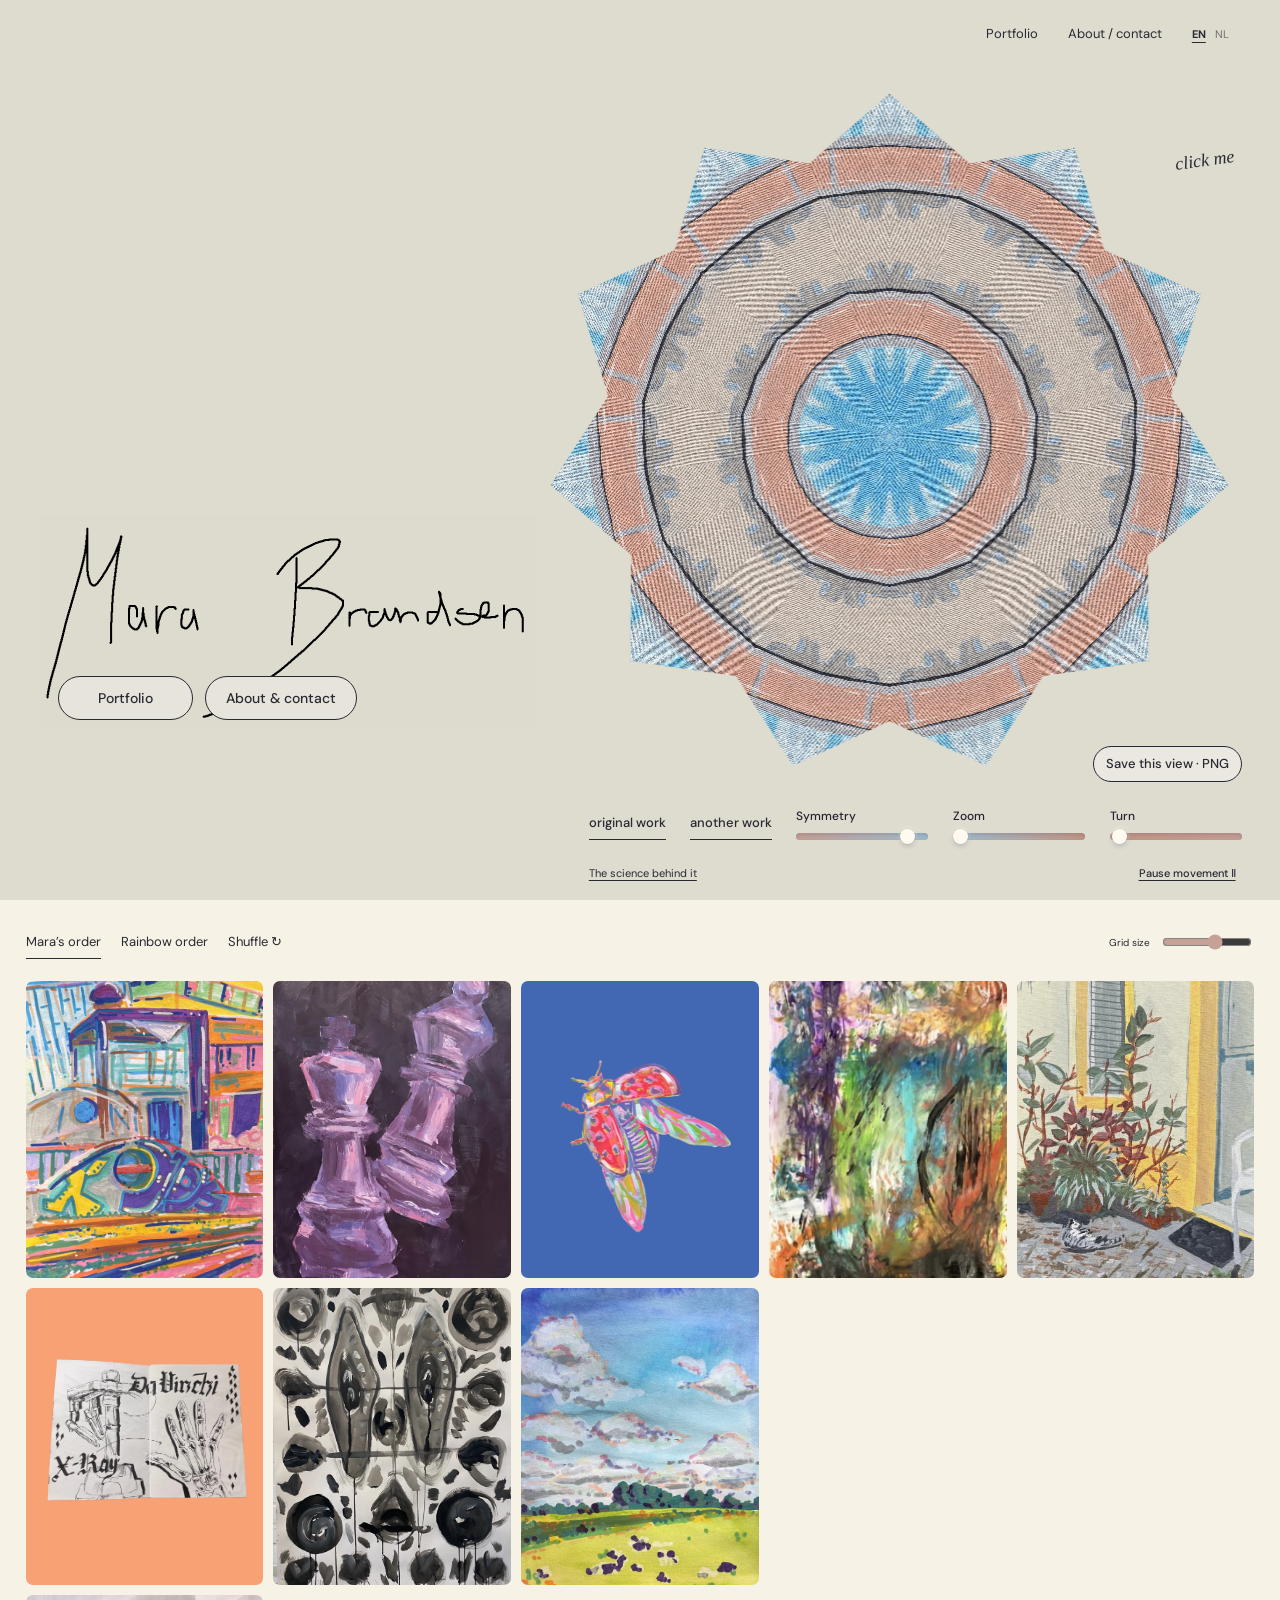
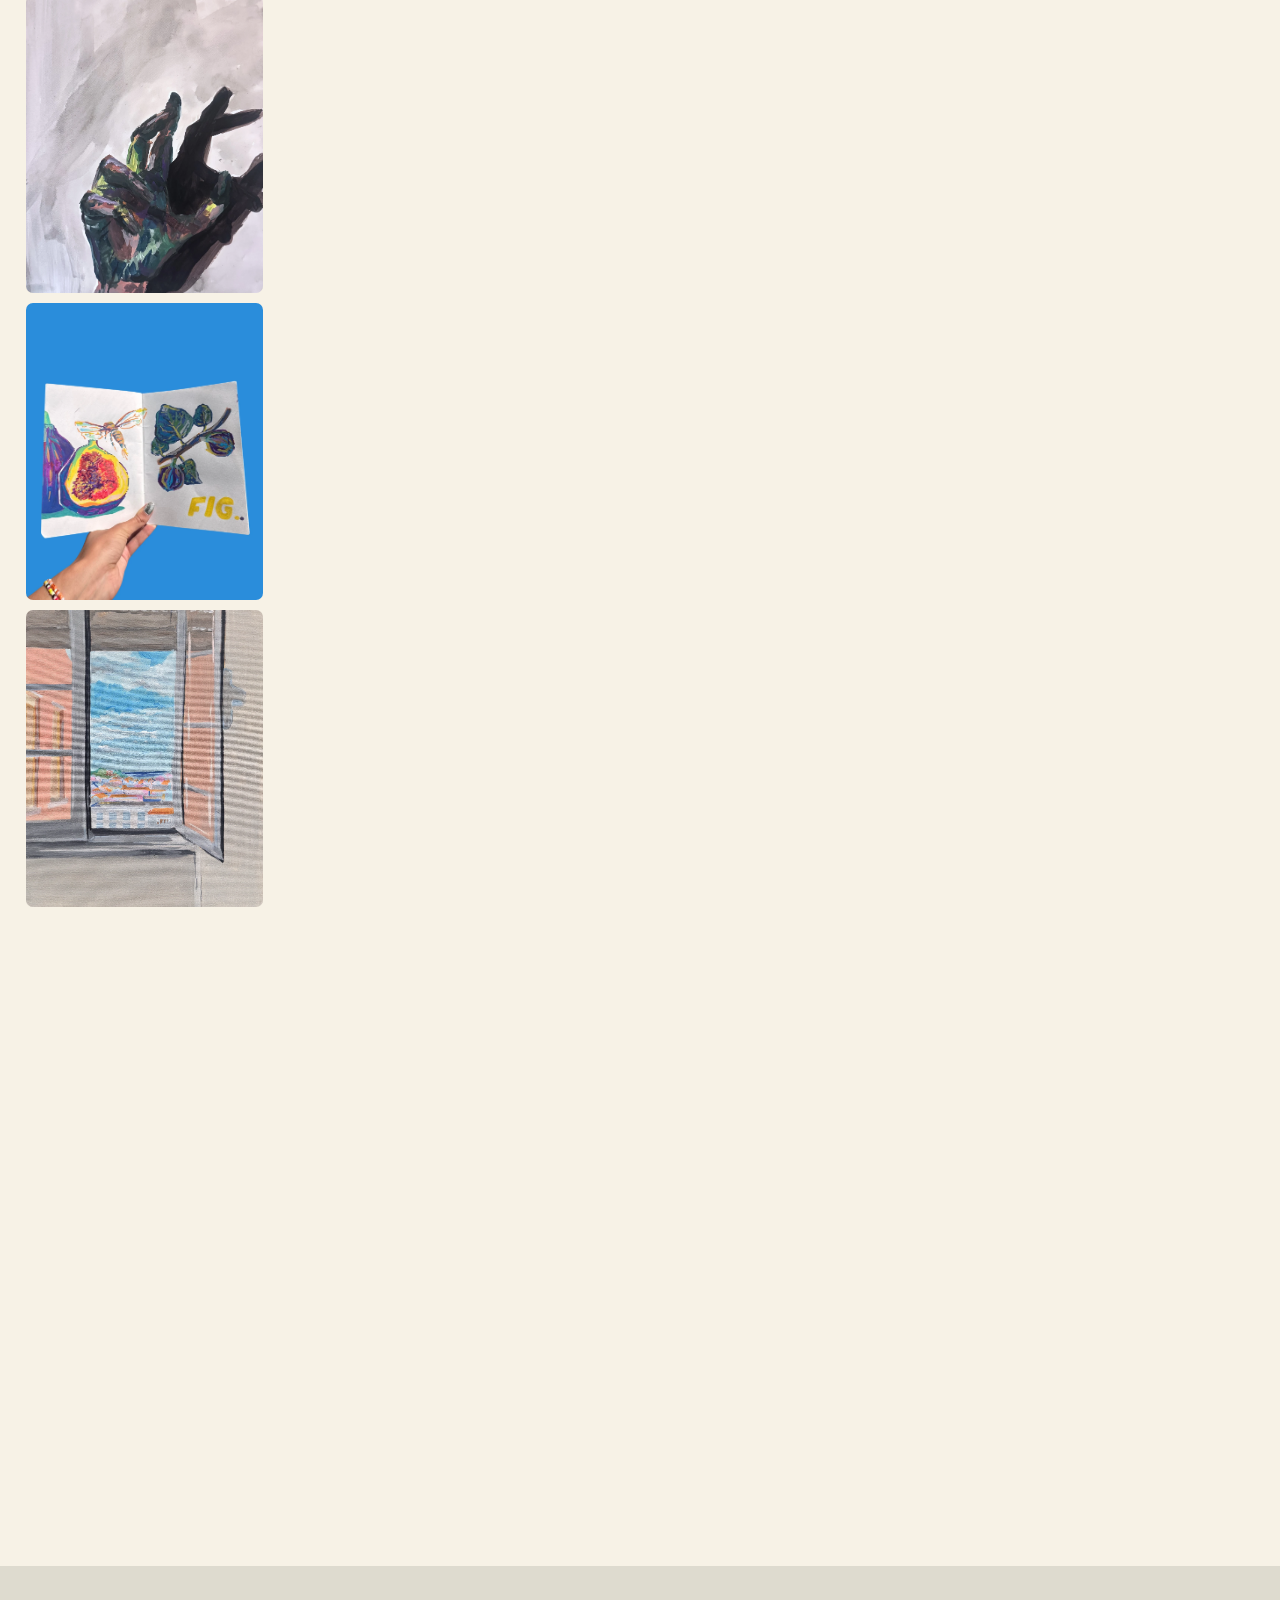
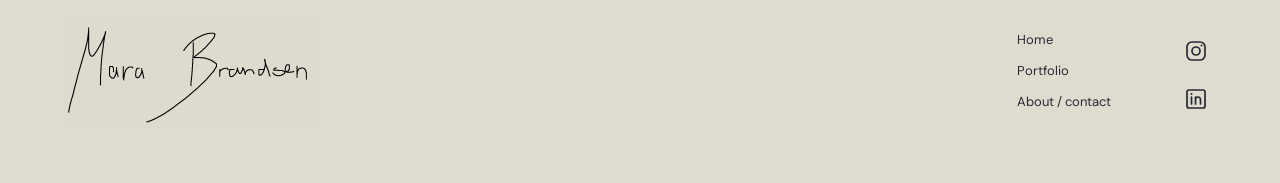
==== commit 36ef73c2: "Refine portfolio previews and kaleidoscope" ====
--- a/public/index.html
+++ b/public/index.html
@@ -1,7 +1,7 @@
-<!doctype html><html lang="en"><head><meta charset="utf-8"><meta name="viewport" content="width=device-width,initial-scale=1"><title>Mara Brandsen | Art & engineering</title><meta name="description" content="Explore Mara Brandsen’s paintings, illustrations and interactive artwork kaleidoscope. Art, science and engineering, brought together."><link rel="icon" href="assets/favicon.svg"><link rel="stylesheet" href="styles/fonts.css"><link rel="stylesheet" href="styles/kaleido.css?v=9"><script src="scripts/artwork-data.js?v=2" defer></script><script src="scripts/site.js?v=6" defer></script><script src="scripts/kaleido.js?v=10" defer></script><script src="scripts/language.js?v=2"></script></head><body>
+<!doctype html><html lang="en"><head><meta charset="utf-8"><meta name="viewport" content="width=device-width,initial-scale=1"><title>Mara Brandsen | Art & engineering</title><meta name="description" content="Explore Mara Brandsen’s paintings, illustrations and interactive artwork kaleidoscope. Art, science and engineering, brought together."><link rel="icon" href="assets/favicon.svg"><link rel="stylesheet" href="styles/fonts.css"><link rel="stylesheet" href="styles/kaleido.css?v=11"><script src="scripts/artwork-data.js?v=2" defer></script><script src="scripts/site.js?v=7" defer></script><script src="scripts/kaleido.js?v=12" defer></script><script src="scripts/language.js?v=2"></script></head><body>
 <header><nav aria-label="Main navigation"><a href="#work">Portfolio</a><a href="about.html">About / contact</a></nav></header>
-<main><section class="hero" aria-label="Interactive artwork kaleidoscope"><div class="identity"><h1 class="sr-only">Mara Brandsen</h1><button class="name-animation" type="button" aria-label="Replay Mara Brandsen handwriting animation"><img src="assets/name-writing.png" alt="" width="1000" height="428"><canvas id="name-canvas" width="1000" height="428" aria-hidden="true"></canvas></button><video id="name-video" muted playsinline preload="none" aria-hidden="true" hidden><source src="assets/name-writing.mp4" type="video/mp4"></video><div class="identity-actions"><a href="#work">Portfolio</a><a href="about.html">About &amp; contact</a></div></div>
+<main><section class="hero" aria-label="Interactive artwork kaleidoscope"><div class="identity"><h1 class="sr-only">Mara Brandsen</h1><button class="name-animation" type="button" aria-label="Replay Mara Brandsen handwriting animation"><img src="assets/name-writing.png?v=signature-original" alt="" width="1000" height="428"><canvas id="name-canvas" width="1000" height="428" aria-hidden="true"></canvas></button><video id="name-video" muted playsinline preload="none" aria-hidden="true" hidden><source src="assets/name-writing.mp4?v=signature-original" type="video/mp4"></video><div class="identity-actions"><a href="#work">Portfolio</a><a href="about.html">About &amp; contact</a></div></div>
 <div class="scope"><span id="click-hint" class="click-hint">click me</span><canvas id="scope" role="button" tabindex="0" aria-label="Kaleidoscope: activate to show another artwork" aria-describedby="click-hint"></canvas></div>
 <div class="instrument"><a id="original" href="#work"><span>original work</span><img id="original-preview" src="assets/artwork-01.webp" alt="Preview of a colourful tram and city drawing"></a><button id="change" class="change-text" type="button">another work</button><div class="sliders"><label>Symmetry<input id="facets" type="range" min="3" max="12" step="1" value="11"></label><label>Zoom<input id="zoom" type="range" min="0.5" max="1.8" step=".001" value="0.5"></label><label>Turn<input id="turn" type="range" min="0" max="6.28" step=".001" value="0"></label></div><button id="motion" aria-pressed="true">Pause movement Ⅱ</button><button id="download" type="button">Save this view · PNG</button><a class="science-link" href="https://en.etudes.ru/etudes/kaleidoscope/" target="_blank" rel="noopener noreferrer">The science behind it</a><p id="scope-status" role="status" class="sr-only"></p></div></section>
 <section id="work" class="portfolio" aria-label="Portfolio"><div class="gallery-toolbar"><div class="sorts" role="group" aria-label="Order artwork"><button data-sort="mara" aria-pressed="true">Mara’s order</button><button data-sort="rainbow" aria-pressed="false">Rainbow order</button><button data-sort="shuffle" aria-pressed="false">Shuffle ↻</button></div><label class="size">Grid size <input id="grid-size" type="range" min="2" max="7" value="5" aria-label="Number of gallery columns"></label></div><span id="work-count" class="sr-only" role="status"></span><div id="gallery" class="gallery"></div></section>
-<footer class="new-footer"><a class="footer-name" href="#" aria-label="Mara Brandsen home"><img src="assets/name-writing.png" alt="Mara Brandsen" width="1000" height="428"></a><div class="footer-links"><nav aria-label="Footer navigation"><a href="#">Home</a><a href="#work">Portfolio</a><a href="about.html">About / contact</a></nav><div class="socials" aria-label="Social links"><a href="https://www.instagram.com/marabrandsen_/" target="_blank" rel="noopener noreferrer" aria-label="Instagram" title="Instagram"><svg viewBox="0 0 24 24" aria-hidden="true"><rect x="3" y="3" width="18" height="18" rx="5"/><circle cx="12" cy="12" r="4"/><circle cx="17.5" cy="6.5" r="1" fill="currentColor" stroke="none"/></svg></a><a href="https://www.linkedin.com/in/mara-brandsen-b2537720b/" target="_blank" rel="noopener noreferrer" aria-label="LinkedIn" title="LinkedIn"><svg viewBox="0 0 24 24" aria-hidden="true"><rect x="3" y="3" width="18" height="18" rx="2"/><path d="M7.5 10v7M11.5 17v-7m0 3c0-4 5-4 5 0v4"/><circle cx="7.5" cy="7" r="1" fill="currentColor" stroke="none"/></svg></a></div></div></footer></main>  <dialog id="art-viewer" aria-labelledby="viewer-title"><button class="viewer-close" type="button" aria-label="Close artwork">×</button><div class="viewer-layout"><img id="viewer-image" alt=""><div class="viewer-details"><p class="eyebrow">A CLOSER LOOK</p><h2 id="viewer-title"></h2><p id="viewer-counter"></p><a id="viewer-enquiry" class="underlined-link" href="mailto:mejgbrandsen@gmail.com">Ask me about this ↗</a><div class="viewer-nav"><button id="previous-art" type="button" aria-label="Previous artwork"><svg viewBox="0 0 24 24" aria-hidden="true"><polyline points="15 4 7 12 15 20"/></svg></button><button id="next-art" type="button" aria-label="Next artwork"><svg viewBox="0 0 24 24" aria-hidden="true"><polyline points="9 4 17 12 9 20"/></svg></button></div></div></div></dialog></body></html>+<footer class="new-footer"><a class="footer-name" href="#" aria-label="Mara Brandsen home"><img src="assets/name-writing.png?v=signature-original" alt="Mara Brandsen" width="1000" height="428"></a><div class="footer-links"><nav aria-label="Footer navigation"><a href="#">Home</a><a href="#work">Portfolio</a><a href="about.html">About / contact</a></nav><div class="socials" aria-label="Social links"><a href="https://www.instagram.com/marabrandsen_/" target="_blank" rel="noopener noreferrer" aria-label="Instagram" title="Instagram"><svg viewBox="0 0 24 24" aria-hidden="true"><rect x="3" y="3" width="18" height="18" rx="5"/><circle cx="12" cy="12" r="4"/><circle cx="17.5" cy="6.5" r="1" fill="currentColor" stroke="none"/></svg></a><a href="https://www.linkedin.com/in/mara-brandsen-b2537720b/" target="_blank" rel="noopener noreferrer" aria-label="LinkedIn" title="LinkedIn"><svg viewBox="0 0 24 24" aria-hidden="true"><rect x="3" y="3" width="18" height="18" rx="2"/><path d="M7.5 10v7M11.5 17v-7m0 3c0-4 5-4 5 0v4"/><circle cx="7.5" cy="7" r="1" fill="currentColor" stroke="none"/></svg></a></div></div></footer></main>  <dialog id="art-viewer" aria-labelledby="viewer-title"><button class="viewer-close" type="button" aria-label="Close artwork">×</button><div class="viewer-layout"><img id="viewer-image" alt=""><div class="viewer-details"><p class="eyebrow">A CLOSER LOOK</p><h2 id="viewer-title"></h2><p id="viewer-counter"></p><a id="viewer-enquiry" class="underlined-link" href="mailto:mejgbrandsen@gmail.com">Ask me about this ↗</a><div class="viewer-nav"><button id="previous-art" type="button" aria-label="Previous artwork"><svg viewBox="0 0 24 24" aria-hidden="true"><polyline points="15 4 7 12 15 20"/></svg></button><button id="next-art" type="button" aria-label="Next artwork"><svg viewBox="0 0 24 24" aria-hidden="true"><polyline points="9 4 17 12 9 20"/></svg></button></div></div></div></dialog></body></html>
--- a/public/styles/kaleido.css
+++ b/public/styles/kaleido.css
@@ -35,3 +35,14 @@
 .instrument #motion{grid-row:2}
 .about-copy a{text-underline-offset:3px;text-decoration-thickness:1px}
 @media(max-width:700px){header nav{gap:16px;align-items:center}.about-page header nav{gap:13px}.language-switch{gap:7px}.instrument .science-link{grid-column:1/-1;grid-row:4;justify-self:center;font-size:11px}.instrument #motion{grid-row:3}body:not(.about-page) .hero{min-height:930px}.about-copy p{font-size:14px}}
+
+/* Keep every tile still while the complete artwork bleeds over its neighbours. */
+.art-card{position:relative}
+.art-card button{position:relative;overflow:visible;cursor:zoom-in}
+.art-card:is(:hover,:focus-within){z-index:12}
+@media(hover:hover){
+ .art-card.portrait button:hover img{position:absolute;left:0;top:50%;width:100%;height:auto;max-width:none;transform:translateY(-50%);object-fit:fill}
+ .art-card.landscape button:hover img{position:absolute;left:50%;top:0;width:auto;height:100%;max-width:none;transform:translateX(-50%);object-fit:fill}
+}
+.art-card.portrait button:focus-visible img{position:absolute;left:0;top:50%;width:100%;height:auto;max-width:none;transform:translateY(-50%);object-fit:fill}
+.art-card.landscape button:focus-visible img{position:absolute;left:50%;top:0;width:auto;height:100%;max-width:none;transform:translateX(-50%);object-fit:fill}
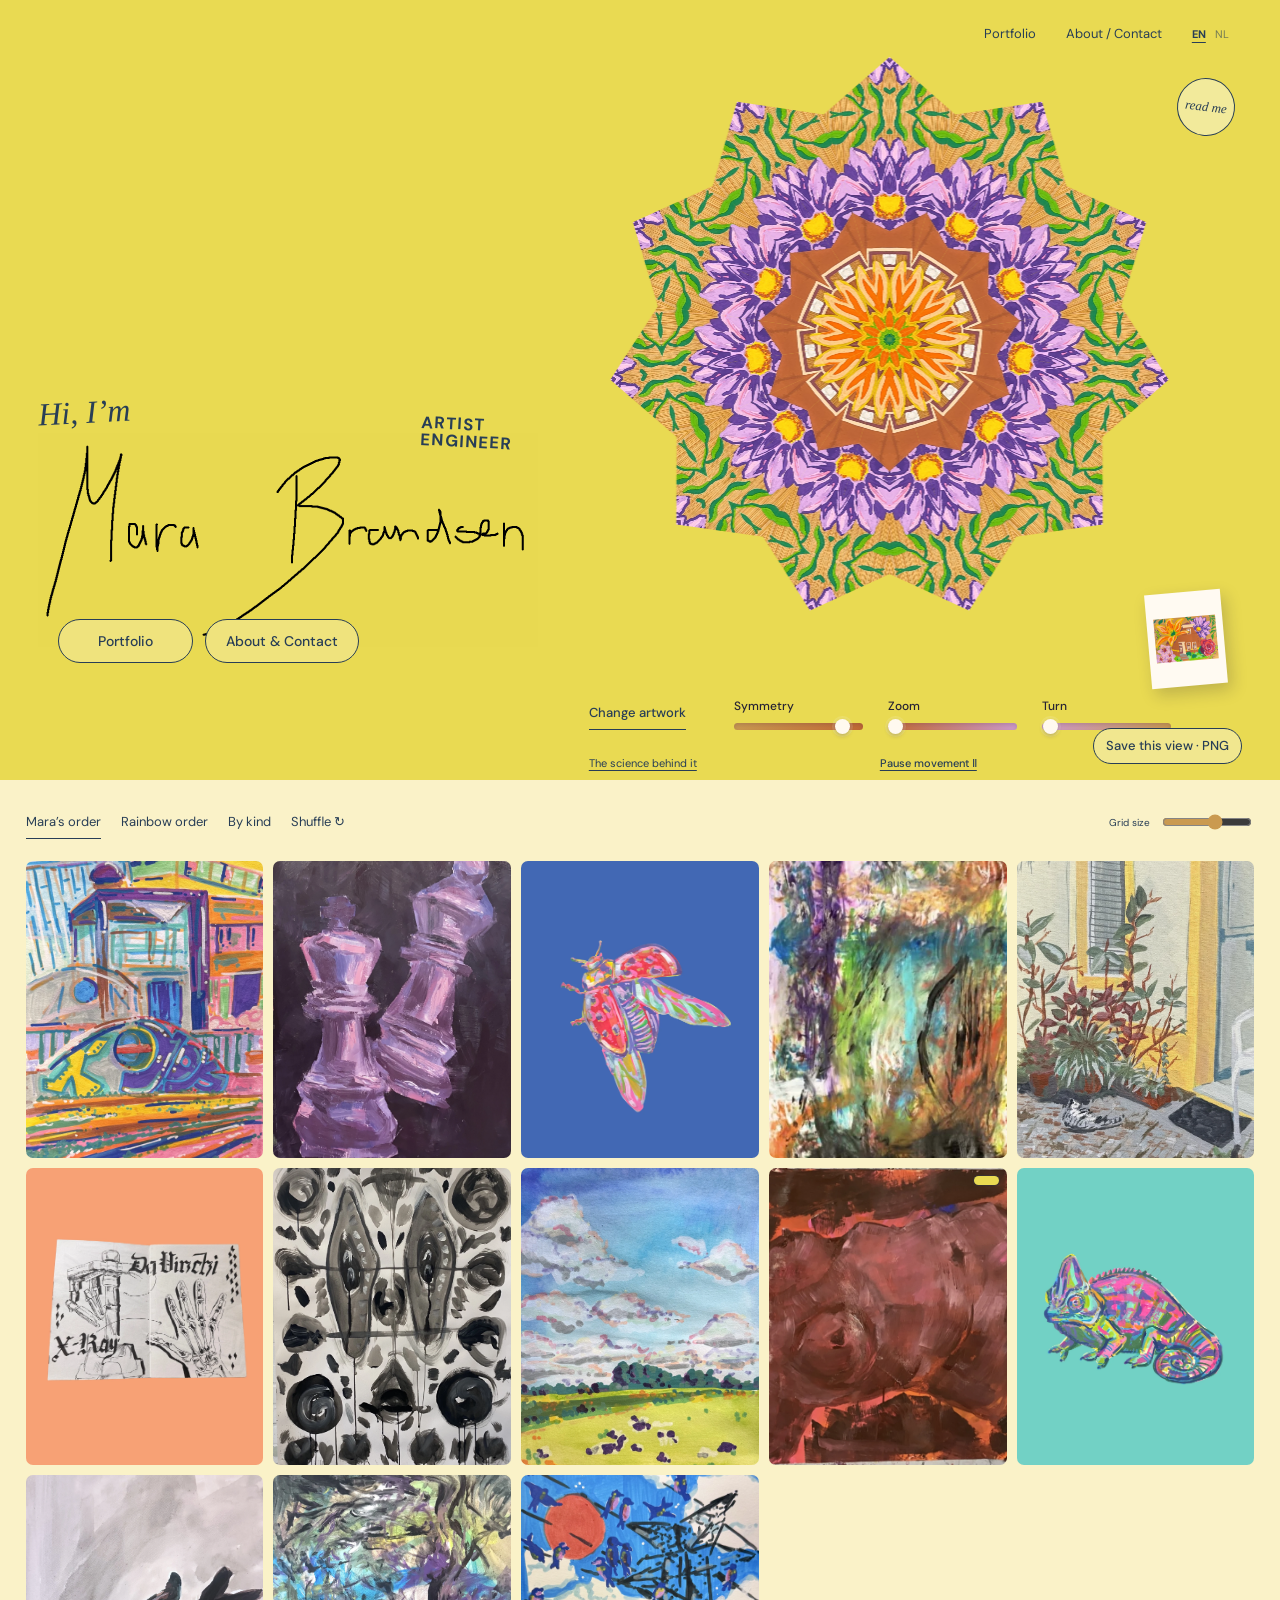
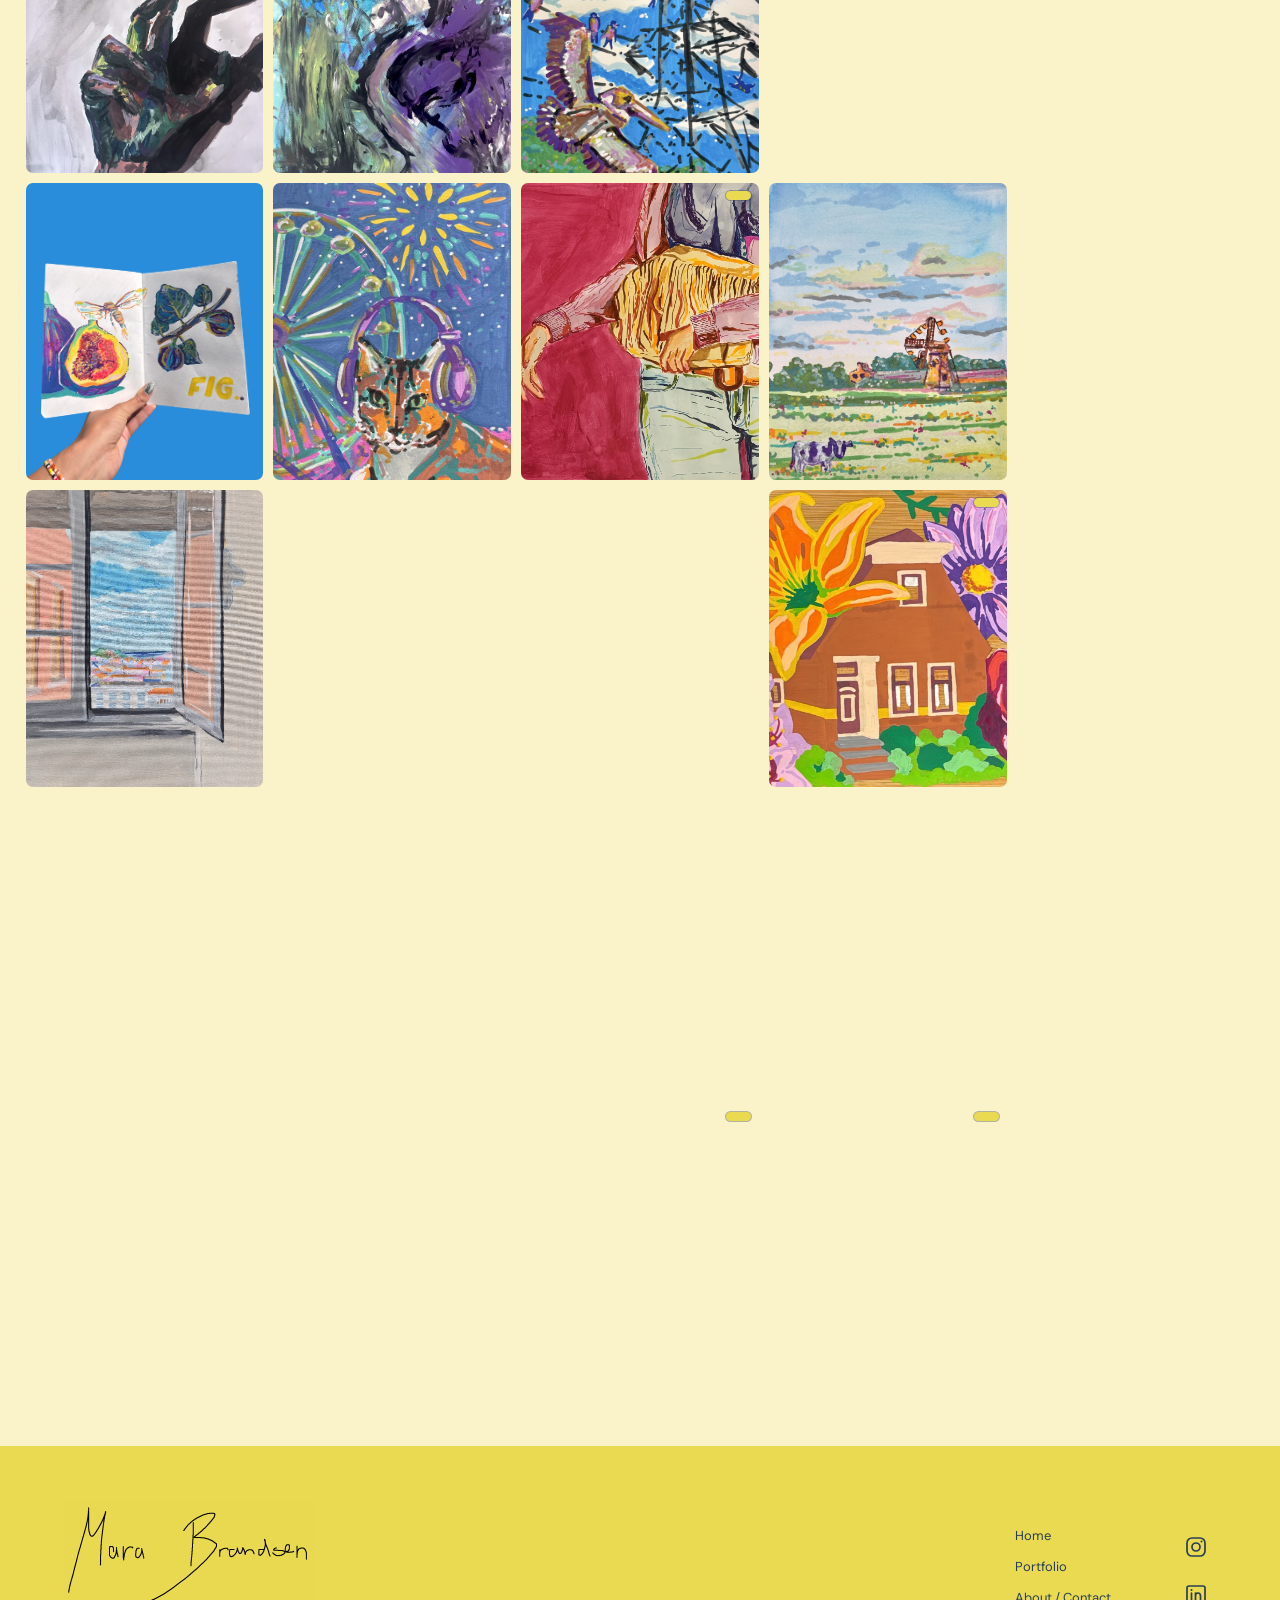
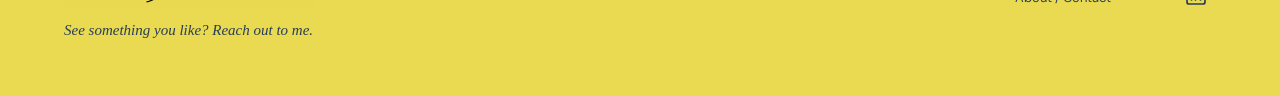
==== commit 207948a2: "Update portfolio artwork and interactions" ====
--- a/public/index.html
+++ b/public/index.html
@@ -1,7 +1,7 @@
-<!doctype html><html lang="en"><head><meta charset="utf-8"><meta name="viewport" content="width=device-width,initial-scale=1"><title>Mara Brandsen | Art & engineering</title><meta name="description" content="Explore Mara Brandsen’s paintings, illustrations and interactive artwork kaleidoscope. Art, science and engineering, brought together."><link rel="icon" href="assets/favicon.svg"><link rel="stylesheet" href="styles/fonts.css"><link rel="stylesheet" href="styles/kaleido.css?v=11"><script src="scripts/artwork-data.js?v=2" defer></script><script src="scripts/site.js?v=7" defer></script><script src="scripts/kaleido.js?v=12" defer></script><script src="scripts/language.js?v=2"></script></head><body>
-<header><nav aria-label="Main navigation"><a href="#work">Portfolio</a><a href="about.html">About / contact</a></nav></header>
-<main><section class="hero" aria-label="Interactive artwork kaleidoscope"><div class="identity"><h1 class="sr-only">Mara Brandsen</h1><button class="name-animation" type="button" aria-label="Replay Mara Brandsen handwriting animation"><img src="assets/name-writing.png?v=signature-original" alt="" width="1000" height="428"><canvas id="name-canvas" width="1000" height="428" aria-hidden="true"></canvas></button><video id="name-video" muted playsinline preload="none" aria-hidden="true" hidden><source src="assets/name-writing.mp4?v=signature-original" type="video/mp4"></video><div class="identity-actions"><a href="#work">Portfolio</a><a href="about.html">About &amp; contact</a></div></div>
-<div class="scope"><span id="click-hint" class="click-hint">click me</span><canvas id="scope" role="button" tabindex="0" aria-label="Kaleidoscope: activate to show another artwork" aria-describedby="click-hint"></canvas></div>
-<div class="instrument"><a id="original" href="#work"><span>original work</span><img id="original-preview" src="assets/artwork-01.webp" alt="Preview of a colourful tram and city drawing"></a><button id="change" class="change-text" type="button">another work</button><div class="sliders"><label>Symmetry<input id="facets" type="range" min="3" max="12" step="1" value="11"></label><label>Zoom<input id="zoom" type="range" min="0.5" max="1.8" step=".001" value="0.5"></label><label>Turn<input id="turn" type="range" min="0" max="6.28" step=".001" value="0"></label></div><button id="motion" aria-pressed="true">Pause movement Ⅱ</button><button id="download" type="button">Save this view · PNG</button><a class="science-link" href="https://en.etudes.ru/etudes/kaleidoscope/" target="_blank" rel="noopener noreferrer">The science behind it</a><p id="scope-status" role="status" class="sr-only"></p></div></section>
-<section id="work" class="portfolio" aria-label="Portfolio"><div class="gallery-toolbar"><div class="sorts" role="group" aria-label="Order artwork"><button data-sort="mara" aria-pressed="true">Mara’s order</button><button data-sort="rainbow" aria-pressed="false">Rainbow order</button><button data-sort="shuffle" aria-pressed="false">Shuffle ↻</button></div><label class="size">Grid size <input id="grid-size" type="range" min="2" max="7" value="5" aria-label="Number of gallery columns"></label></div><span id="work-count" class="sr-only" role="status"></span><div id="gallery" class="gallery"></div></section>
-<footer class="new-footer"><a class="footer-name" href="#" aria-label="Mara Brandsen home"><img src="assets/name-writing.png?v=signature-original" alt="Mara Brandsen" width="1000" height="428"></a><div class="footer-links"><nav aria-label="Footer navigation"><a href="#">Home</a><a href="#work">Portfolio</a><a href="about.html">About / contact</a></nav><div class="socials" aria-label="Social links"><a href="https://www.instagram.com/marabrandsen_/" target="_blank" rel="noopener noreferrer" aria-label="Instagram" title="Instagram"><svg viewBox="0 0 24 24" aria-hidden="true"><rect x="3" y="3" width="18" height="18" rx="5"/><circle cx="12" cy="12" r="4"/><circle cx="17.5" cy="6.5" r="1" fill="currentColor" stroke="none"/></svg></a><a href="https://www.linkedin.com/in/mara-brandsen-b2537720b/" target="_blank" rel="noopener noreferrer" aria-label="LinkedIn" title="LinkedIn"><svg viewBox="0 0 24 24" aria-hidden="true"><rect x="3" y="3" width="18" height="18" rx="2"/><path d="M7.5 10v7M11.5 17v-7m0 3c0-4 5-4 5 0v4"/><circle cx="7.5" cy="7" r="1" fill="currentColor" stroke="none"/></svg></a></div></div></footer></main>  <dialog id="art-viewer" aria-labelledby="viewer-title"><button class="viewer-close" type="button" aria-label="Close artwork">×</button><div class="viewer-layout"><img id="viewer-image" alt=""><div class="viewer-details"><p class="eyebrow">A CLOSER LOOK</p><h2 id="viewer-title"></h2><p id="viewer-counter"></p><a id="viewer-enquiry" class="underlined-link" href="mailto:mejgbrandsen@gmail.com">Ask me about this ↗</a><div class="viewer-nav"><button id="previous-art" type="button" aria-label="Previous artwork"><svg viewBox="0 0 24 24" aria-hidden="true"><polyline points="15 4 7 12 15 20"/></svg></button><button id="next-art" type="button" aria-label="Next artwork"><svg viewBox="0 0 24 24" aria-hidden="true"><polyline points="9 4 17 12 9 20"/></svg></button></div></div></div></dialog></body></html>+<!doctype html><html lang="en"><head><meta charset="utf-8"><meta name="viewport" content="width=device-width,initial-scale=1"><title>Mara Brandsen | Art & engineering</title><meta name="description" content="Explore Mara Brandsen’s paintings, illustrations and interactive artwork kaleidoscope. Art, science and engineering, brought together."><link rel="icon" href="assets/favicon.svg"><link rel="stylesheet" href="styles/fonts.css"><link rel="stylesheet" href="styles/kaleido.css?v=15"><script src="scripts/artwork-data.js?v=4" defer></script><script src="scripts/site.js?v=11" defer></script><script src="scripts/kaleido.js?v=14" defer></script><script src="scripts/language.js?v=6"></script></head><body>
+<header><nav aria-label="Main navigation"><a href="#work">Portfolio</a><a href="about.html">About / Contact</a></nav></header>
+<main><section class="hero" aria-label="Interactive artwork kaleidoscope"><div class="identity"><h1 class="sr-only">Mara Brandsen</h1><p class="home-hello">Hi, I’m</p><button class="name-animation" type="button" aria-label="Replay Mara Brandsen handwriting animation"><img src="assets/name-writing.png?v=signature-original" alt="" width="1000" height="428"><canvas id="name-canvas" width="1000" height="428" aria-hidden="true"></canvas></button><p class="home-role"><span>Artist</span><span>Engineer</span></p><video id="name-video" muted playsinline preload="none" aria-hidden="true" hidden><source src="assets/name-writing.mp4?v=signature-original" type="video/mp4"></video><div class="identity-actions"><a href="#work">Portfolio</a><a href="about.html">About &amp; Contact</a></div></div>
+<div class="scope"><canvas id="scope" role="button" tabindex="0" aria-label="Kaleidoscope: activate to show another artwork"></canvas></div><div class="read-control"><button type="button" aria-describedby="read-note">read me</button><div id="read-note" role="tooltip">This kaleidoscope is made from my artwork. You can change the kaleidoscope with the sliders, and <b>click anywhere</b> on the screen to change the artwork it is based on.</div></div>
+<div class="instrument"><button id="change" class="change-text" type="button">Change artwork</button><div class="sliders"><label>Symmetry<input id="facets" type="range" min="3" max="12" step="1" value="11"></label><label>Zoom<input id="zoom" type="range" min="0.5" max="1.8" step=".001" value="0.5"></label><label>Turn<input id="turn" type="range" min="0" max="6.28" step=".001" value="0"></label></div><a id="original" href="#work" aria-label="Find the original artwork in the portfolio"><img id="original-preview" src="assets/artwork-01.webp" alt="Preview of a colourful tram and city drawing"></a><button id="motion" aria-pressed="true">Pause movement Ⅱ</button><button id="download" type="button">Save this view · PNG</button><a class="science-link" href="https://en.etudes.ru/etudes/kaleidoscope/" target="_blank" rel="noopener noreferrer">The science behind it</a><p id="scope-status" role="status" class="sr-only"></p></div></section>
+<section id="work" class="portfolio" aria-label="Portfolio"><div class="gallery-toolbar"><div class="sorts" role="group" aria-label="Order artwork"><button data-sort="mara" aria-pressed="true">Mara’s order</button><button data-sort="rainbow" aria-pressed="false">Rainbow order</button><button data-sort="kind" aria-pressed="false">By kind</button><button data-sort="shuffle" aria-pressed="false">Shuffle ↻</button></div><label class="size">Grid size <input id="grid-size" type="range" min="2" max="7" value="5" aria-label="Number of gallery columns"></label></div><span id="work-count" class="sr-only" role="status"></span><div id="gallery" class="gallery"></div></section>
+<footer class="new-footer"><div class="footer-intro"><a class="footer-name" href="#" aria-label="Mara Brandsen home"><img src="assets/name-writing.png?v=signature-original" alt="Mara Brandsen" width="1000" height="428"></a><p class="footer-note">See something you like? Reach out to me.</p></div><div class="footer-links"><nav aria-label="Footer navigation"><a href="#">Home</a><a href="#work">Portfolio</a><a href="about.html">About / Contact</a></nav><div class="socials" aria-label="Social links"><a href="https://www.instagram.com/marabrandsen_/" target="_blank" rel="noopener noreferrer" aria-label="Instagram" title="Instagram"><svg viewBox="0 0 24 24" aria-hidden="true"><rect x="3" y="3" width="18" height="18" rx="5"/><circle cx="12" cy="12" r="4"/><circle cx="17.5" cy="6.5" r="1" fill="currentColor" stroke="none"/></svg></a><a href="https://www.linkedin.com/in/mara-brandsen-b2537720b/" target="_blank" rel="noopener noreferrer" aria-label="LinkedIn" title="LinkedIn"><svg viewBox="0 0 24 24" aria-hidden="true"><rect x="3" y="3" width="18" height="18" rx="2"/><path d="M7.5 10v7M11.5 17v-7m0 3c0-4 5-4 5 0v4"/><circle cx="7.5" cy="7" r="1" fill="currentColor" stroke="none"/></svg></a></div></div></footer></main>  <dialog id="art-viewer" aria-labelledby="viewer-title"><button class="viewer-close" type="button" aria-label="Close artwork">×</button><div class="viewer-layout"><img id="viewer-image" alt=""><div class="viewer-details"><p class="eyebrow">A CLOSER LOOK</p><h2 id="viewer-title"></h2><p id="viewer-counter"></p><p id="viewer-description"></p><a id="viewer-enquiry" class="underlined-link" href="about.html#contact">Like what you see? Contact me →</a><div class="viewer-nav"><button id="previous-art" type="button" aria-label="Previous artwork"><svg viewBox="0 0 24 24" aria-hidden="true"><polyline points="15 4 7 12 15 20"/></svg></button><button id="next-art" type="button" aria-label="Next artwork"><svg viewBox="0 0 24 24" aria-hidden="true"><polyline points="9 4 17 12 9 20"/></svg></button></div></div></div></dialog></body></html>
--- a/public/styles/kaleido.css
+++ b/public/styles/kaleido.css
@@ -46,3 +46,89 @@
 }
 .art-card.portrait button:focus-visible img{position:absolute;left:0;top:50%;width:100%;height:auto;max-width:none;transform:translateY(-50%);object-fit:fill}
 .art-card.landscape button:focus-visible img{position:absolute;left:50%;top:0;width:auto;height:100%;max-width:none;transform:translateX(-50%);object-fit:fill}
+
+/* Feedback pass: compact instrument, readable help, and richer portfolio cues. */
+@media(min-width:701px){
+ body:not(.about-page) .hero{height:calc(100svh - 78px);min-height:650px}
+ body:not(.about-page) .identity{bottom:17%}
+ .scope{height:79%;top:5%}
+ .instrument{bottom:1%;padding-right:205px}
+}
+.scope .click-hint{display:none}
+.instrument #original{position:absolute;right:18px;bottom:58px;width:76px;height:94px;padding:7px;margin:0;background:#fffaf2;transform:rotate(-5deg);box-shadow:4px 7px 16px #241b3035;border:0;z-index:4}
+.instrument #original:hover{opacity:1;transform:rotate(-2deg) scale(1.03)}
+.instrument #original-preview{display:block;position:static;width:100%;height:100%;object-fit:contain;padding:0;margin:0;transform:none;box-shadow:none;background:transparent;opacity:1;visibility:visible}
+.instrument #download{right:0;bottom:8px}
+.read-control{position:absolute;right:170px;bottom:7px;z-index:7}
+.read-control>button{width:58px;height:58px;border:1px solid currentColor;border-radius:50%;background:color-mix(in srgb,var(--paper) 58%,white);font:italic 13px Palatino,'Book Antiqua',serif;transform:rotate(7deg)}
+.read-control>button:hover,.read-control>button:focus-visible{transform:rotate(-4deg)}
+.read-control [role=tooltip]{position:absolute;right:0;bottom:calc(100% + 12px);width:270px;padding:16px 18px;background:#fffaf2;color:#293348;border:1px solid currentColor;border-radius:12px;text-align:left;font:12px/1.55 'DM Sans',Arial,sans-serif;box-shadow:7px 9px 0 #29334820;opacity:0;visibility:hidden;transform:translateY(7px);transition:.16s ease;pointer-events:none}
+.read-control:hover [role=tooltip],.read-control:focus-within [role=tooltip]{opacity:1;visibility:visible;transform:none}
+.read-control b{font-weight:700}
+.category-break{grid-column:1/-1;margin:44px 0 4px;padding-top:22px;border-top:1px solid color-mix(in srgb,var(--ink) 28%,transparent);font:700 clamp(20px,2.2vw,32px)/1 'DM Sans',Arial,sans-serif;letter-spacing:-.04em}.category-break:first-child{margin-top:8px}
+.art-card.landscape::after{content:'';position:absolute;right:8px;top:8px;width:25px;height:9px;border-radius:5px;background:var(--paper);box-shadow:0 0 0 1px color-mix(in srgb,var(--ink) 35%,transparent);pointer-events:none;z-index:14}
+@media(hover:hover){
+ .art-card.portrait button:hover img{border-top:1px solid var(--paper);border-bottom:1px solid var(--paper)}
+ .art-card.landscape button:hover img{border-left:1px solid var(--paper);border-right:1px solid var(--paper)}
+}
+.art-card.portrait button:focus-visible img{border-top:1px solid var(--paper);border-bottom:1px solid var(--paper)}
+.art-card.landscape button:focus-visible img{border-left:1px solid var(--paper);border-right:1px solid var(--paper)}
+.footer-intro{display:flex;flex-direction:column;align-items:flex-start;gap:13px}.footer-note{margin:0;font:italic 15px/1.3 Palatino,'Book Antiqua',serif}.new-footer .footer-name{max-width:250px}
+.instrument #motion{grid-column:2;justify-self:center}
+#art-viewer .viewer-layout{display:grid;grid-template-columns:minmax(0,1fr) 230px;gap:32px;align-items:center}
+#art-viewer .viewer-details{display:block;color:#fff}
+#art-viewer .viewer-details h2{display:block;margin:0 0 8px;font:700 25px/1.05 'DM Sans',Arial,sans-serif}
+#art-viewer .viewer-details #viewer-counter{display:block;font-size:11px;opacity:.65}
+#art-viewer .viewer-details #viewer-description{display:block;font:15px/1.55 Palatino,'Book Antiqua',serif;margin:25px 0 8px}
+#art-viewer .viewer-details #viewer-description[hidden]{display:none}
+#art-viewer .viewer-details #viewer-enquiry{display:inline-block;margin-top:18px;color:inherit;font-size:12px;text-underline-offset:5px}
+@media(max-width:700px){
+ .instrument{padding-right:0}.instrument #original{right:0;bottom:93px;width:58px;height:72px}.instrument #download{right:0;bottom:42px}.read-control{right:82px;bottom:42px}.read-control>button{width:50px;height:50px;font-size:12px}.read-control [role=tooltip]{width:min(260px,82vw);right:-70px}
+ #art-viewer .viewer-layout{display:block}.viewer-details{position:absolute;left:40px;right:40px;bottom:5px;background:#171319b8;padding:10px 12px;border-radius:8px}.viewer-details h2{font-size:17px!important}.viewer-details #viewer-counter,.viewer-details #viewer-enquiry{font-size:10px!important}.viewer-details #viewer-description{font-size:12px!important;margin:7px 0!important}.footer-note{font-size:13px}
+}
+
+
+/* Family feedback: clearer introduction, more portfolio above the fold. */
+.home-hello,.home-role{position:relative;z-index:3;margin:0 0 0 4%;font-family:'DM Sans',Arial,sans-serif}
+.home-hello{font:italic 18px/1 Palatino,'Book Antiqua',serif;letter-spacing:0;transform:translateY(38px) rotate(-3deg);width:max-content}
+.home-role{font:700 13px/1 'DM Sans',Arial,sans-serif;letter-spacing:.08em;text-transform:uppercase;margin-top:5px}
+.identity .name-animation{transform:translateY(35px)}
+.identity .identity-actions{margin-top:7px}
+.hero>.read-control{position:absolute;top:78px;right:3.5%;bottom:auto;z-index:8}
+.hero>.read-control [role=tooltip]{top:calc(100% + 12px);bottom:auto}
+.instrument #original{bottom:86px}
+@media(min-width:701px){
+ body:not(.about-page) .hero{height:calc(100svh - 120px);min-height:600px}
+ body:not(.about-page) .identity{bottom:15%}
+ .scope{height:77%;top:5%}
+}
+@media(hover:hover){
+ .art-card.portrait button:hover img{border-top:10px solid #fffaf2;border-bottom:10px solid #fffaf2}
+ .art-card.landscape button:hover img{border-left:10px solid #fffaf2;border-right:10px solid #fffaf2}
+}
+.art-card.portrait button:focus-visible img{border-top:10px solid #fffaf2;border-bottom:10px solid #fffaf2}
+.art-card.landscape button:focus-visible img{border-left:10px solid #fffaf2;border-right:10px solid #fffaf2}
+@media(max-width:700px){
+ .home-hello{font-size:16px;transform:translateY(24px) rotate(-3deg)}
+ .identity .name-animation{transform:translateY(20px)}
+ .home-role{font-size:11px;margin-top:1px}
+ .identity .identity-actions{margin-top:7px}
+ .hero>.read-control{top:66px;right:5%}
+ .hero>.read-control [role=tooltip]{right:0;top:calc(100% + 10px);bottom:auto}
+ .instrument #original{bottom:108px}
+}
+
+
+/* Refinement: stronger introduction beside the handwritten name. */
+.home-hello{font-size:clamp(26px,2.5vw,38px);transform:translateY(30px) rotate(-3deg)}
+.home-role{position:absolute;right:5%;top:17%;display:flex;flex-direction:column;align-items:flex-start;gap:2px;margin:0;font-size:clamp(13px,1.3vw,18px);line-height:.9;letter-spacing:.07em;transform:rotate(3deg)}
+.instrument .sliders{transform:translateX(24px)}
+@media(max-width:700px){
+ .home-hello{font-size:24px;transform:translateY(18px) rotate(-3deg)}
+ .home-role{right:2%;top:18%;font-size:13px}
+ .instrument .sliders{transform:translateX(10px)}
+}
+
+.identity .home-hello{font-size:clamp(26px,2.5vw,38px);line-height:1;letter-spacing:0;margin-bottom:0}
+.identity .home-role{font-size:clamp(13px,1.3vw,18px);line-height:.9;letter-spacing:.07em;margin:0}
+@media(max-width:700px){.identity .home-hello{font-size:24px}.identity .home-role{font-size:13px}}
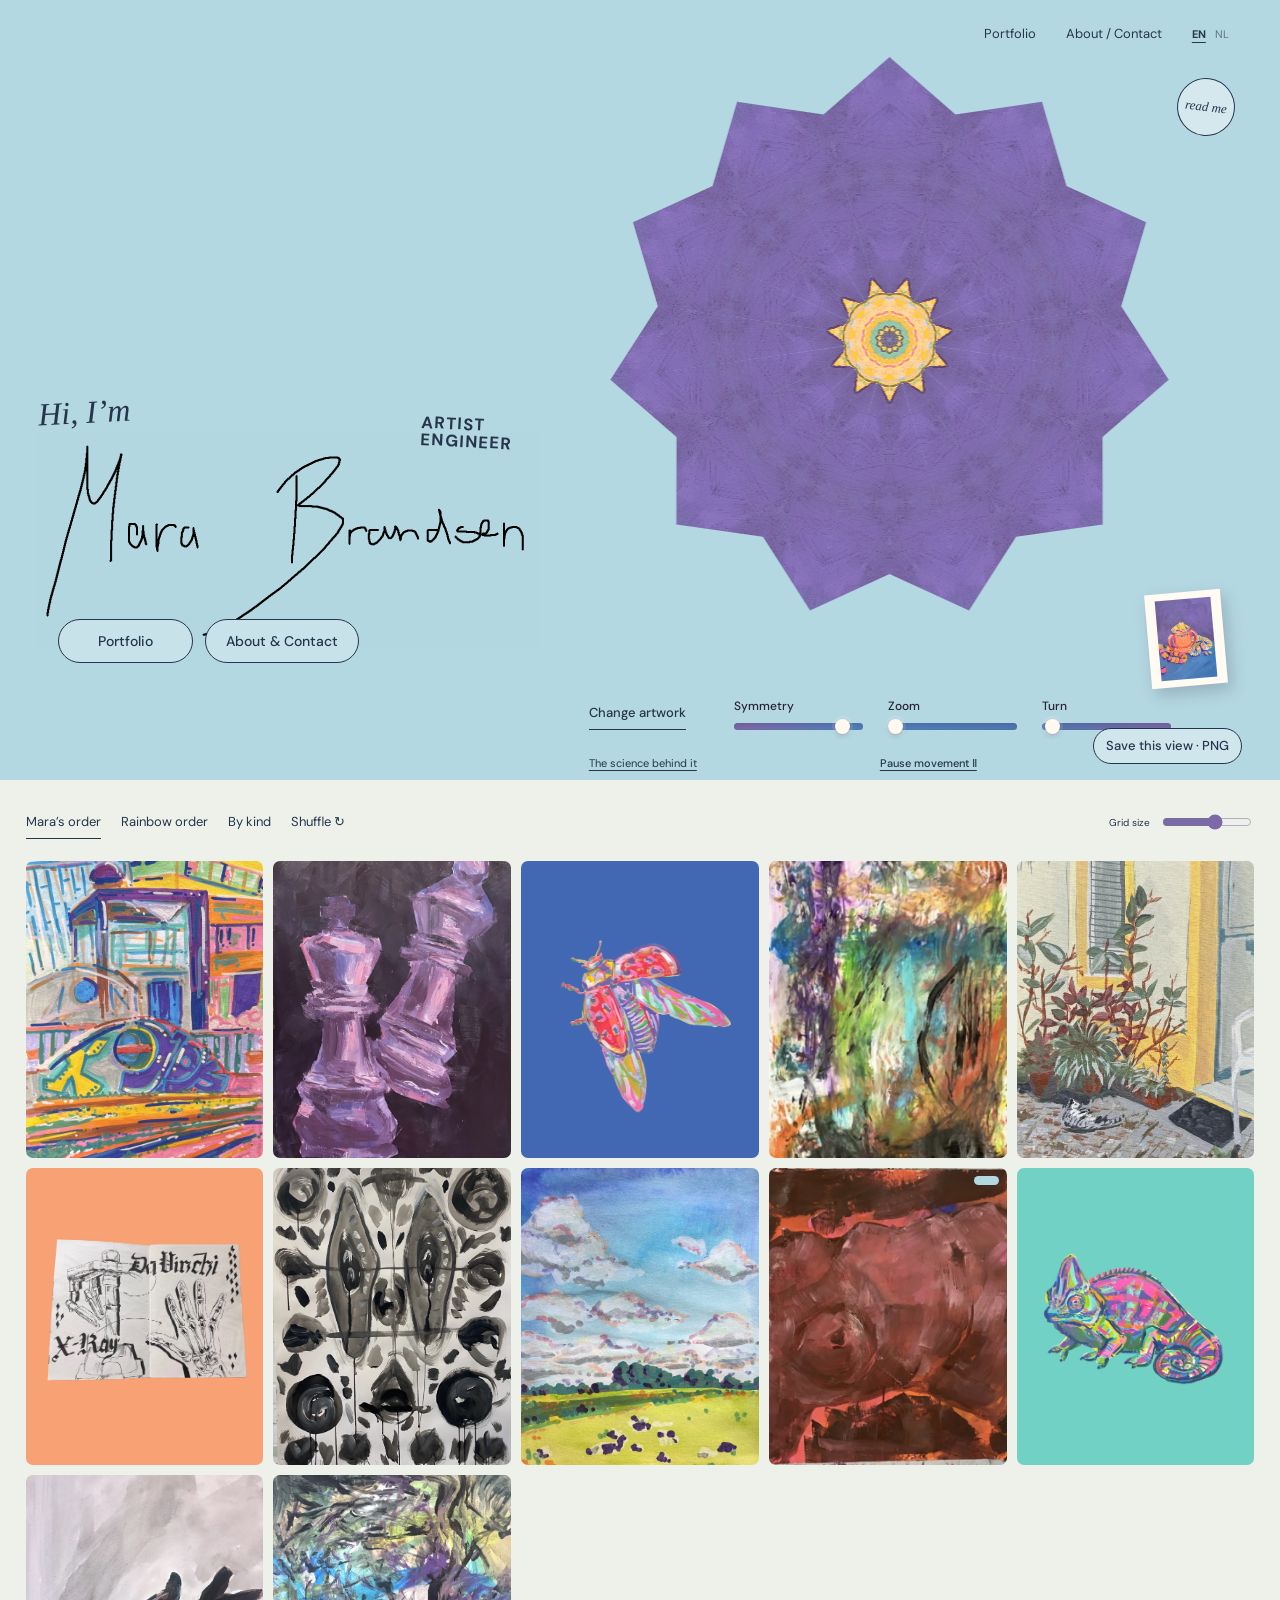
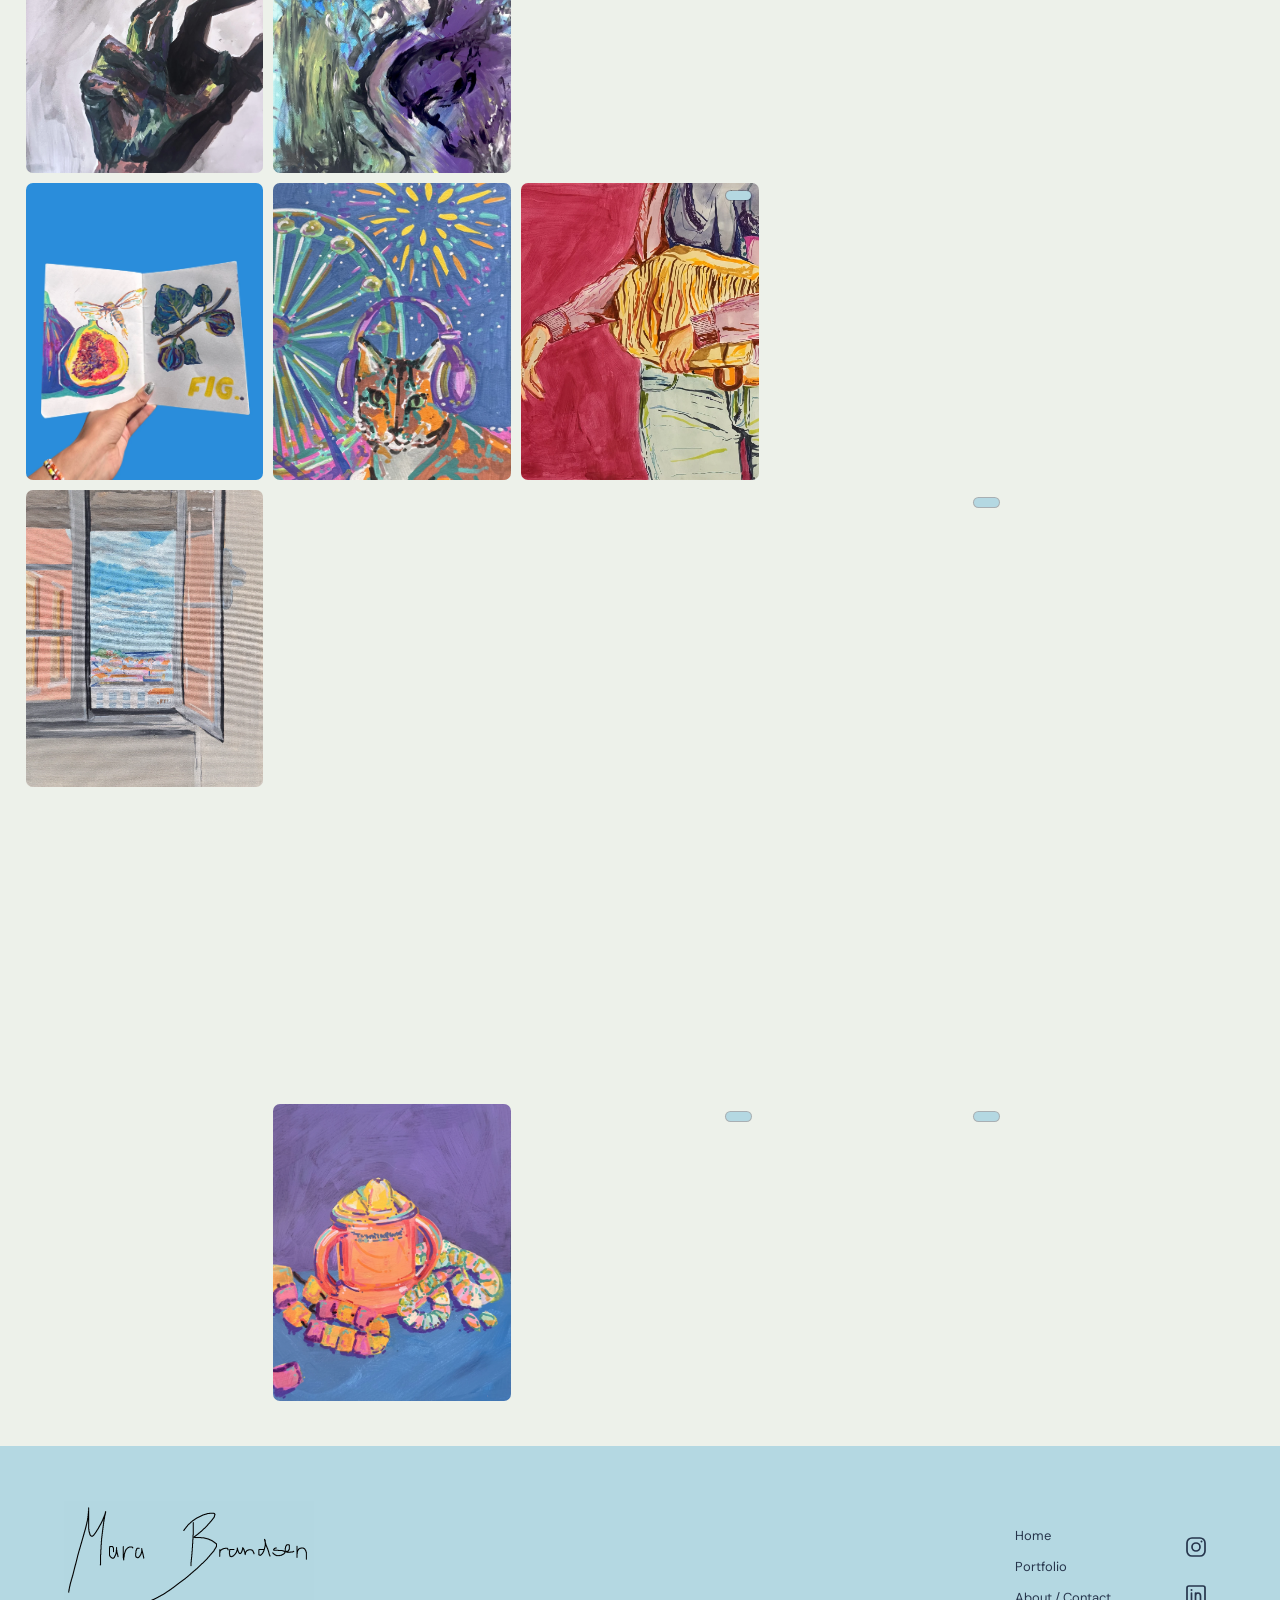
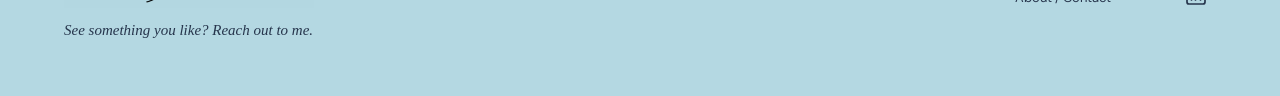
==== commit b91b958e: "Translate artwork titles and stabilize kaleidoscope motion" ====
--- a/public/index.html
+++ b/public/index.html
@@ -1,4 +1,4 @@
-<!doctype html><html lang="en"><head><meta charset="utf-8"><meta name="viewport" content="width=device-width,initial-scale=1"><title>Mara Brandsen | Art & engineering</title><meta name="description" content="Explore Mara Brandsen’s paintings, illustrations and interactive artwork kaleidoscope. Art, science and engineering, brought together."><link rel="icon" href="assets/favicon.svg"><link rel="stylesheet" href="styles/fonts.css"><link rel="stylesheet" href="styles/kaleido.css?v=15"><script src="scripts/artwork-data.js?v=4" defer></script><script src="scripts/site.js?v=11" defer></script><script src="scripts/kaleido.js?v=14" defer></script><script src="scripts/language.js?v=6"></script></head><body>
+<!doctype html><html lang="en"><head><meta charset="utf-8"><meta name="viewport" content="width=device-width,initial-scale=1"><title>Mara Brandsen | Art & engineering</title><meta name="description" content="Explore Mara Brandsen’s paintings, illustrations and interactive artwork kaleidoscope. Art, science and engineering, brought together."><link rel="icon" href="assets/favicon.svg"><link rel="stylesheet" href="styles/fonts.css"><link rel="stylesheet" href="styles/kaleido.css?v=15"><script src="scripts/artwork-data.js?v=4" defer></script><script src="scripts/site.js?v=11" defer></script><script src="scripts/kaleido.js?v=16" defer></script><script src="scripts/language.js?v=10"></script></head><body>
 <header><nav aria-label="Main navigation"><a href="#work">Portfolio</a><a href="about.html">About / Contact</a></nav></header>
 <main><section class="hero" aria-label="Interactive artwork kaleidoscope"><div class="identity"><h1 class="sr-only">Mara Brandsen</h1><p class="home-hello">Hi, I’m</p><button class="name-animation" type="button" aria-label="Replay Mara Brandsen handwriting animation"><img src="assets/name-writing.png?v=signature-original" alt="" width="1000" height="428"><canvas id="name-canvas" width="1000" height="428" aria-hidden="true"></canvas></button><p class="home-role"><span>Artist</span><span>Engineer</span></p><video id="name-video" muted playsinline preload="none" aria-hidden="true" hidden><source src="assets/name-writing.mp4?v=signature-original" type="video/mp4"></video><div class="identity-actions"><a href="#work">Portfolio</a><a href="about.html">About &amp; Contact</a></div></div>
 <div class="scope"><canvas id="scope" role="button" tabindex="0" aria-label="Kaleidoscope: activate to show another artwork"></canvas></div><div class="read-control"><button type="button" aria-describedby="read-note">read me</button><div id="read-note" role="tooltip">This kaleidoscope is made from my artwork. You can change the kaleidoscope with the sliders, and <b>click anywhere</b> on the screen to change the artwork it is based on.</div></div>
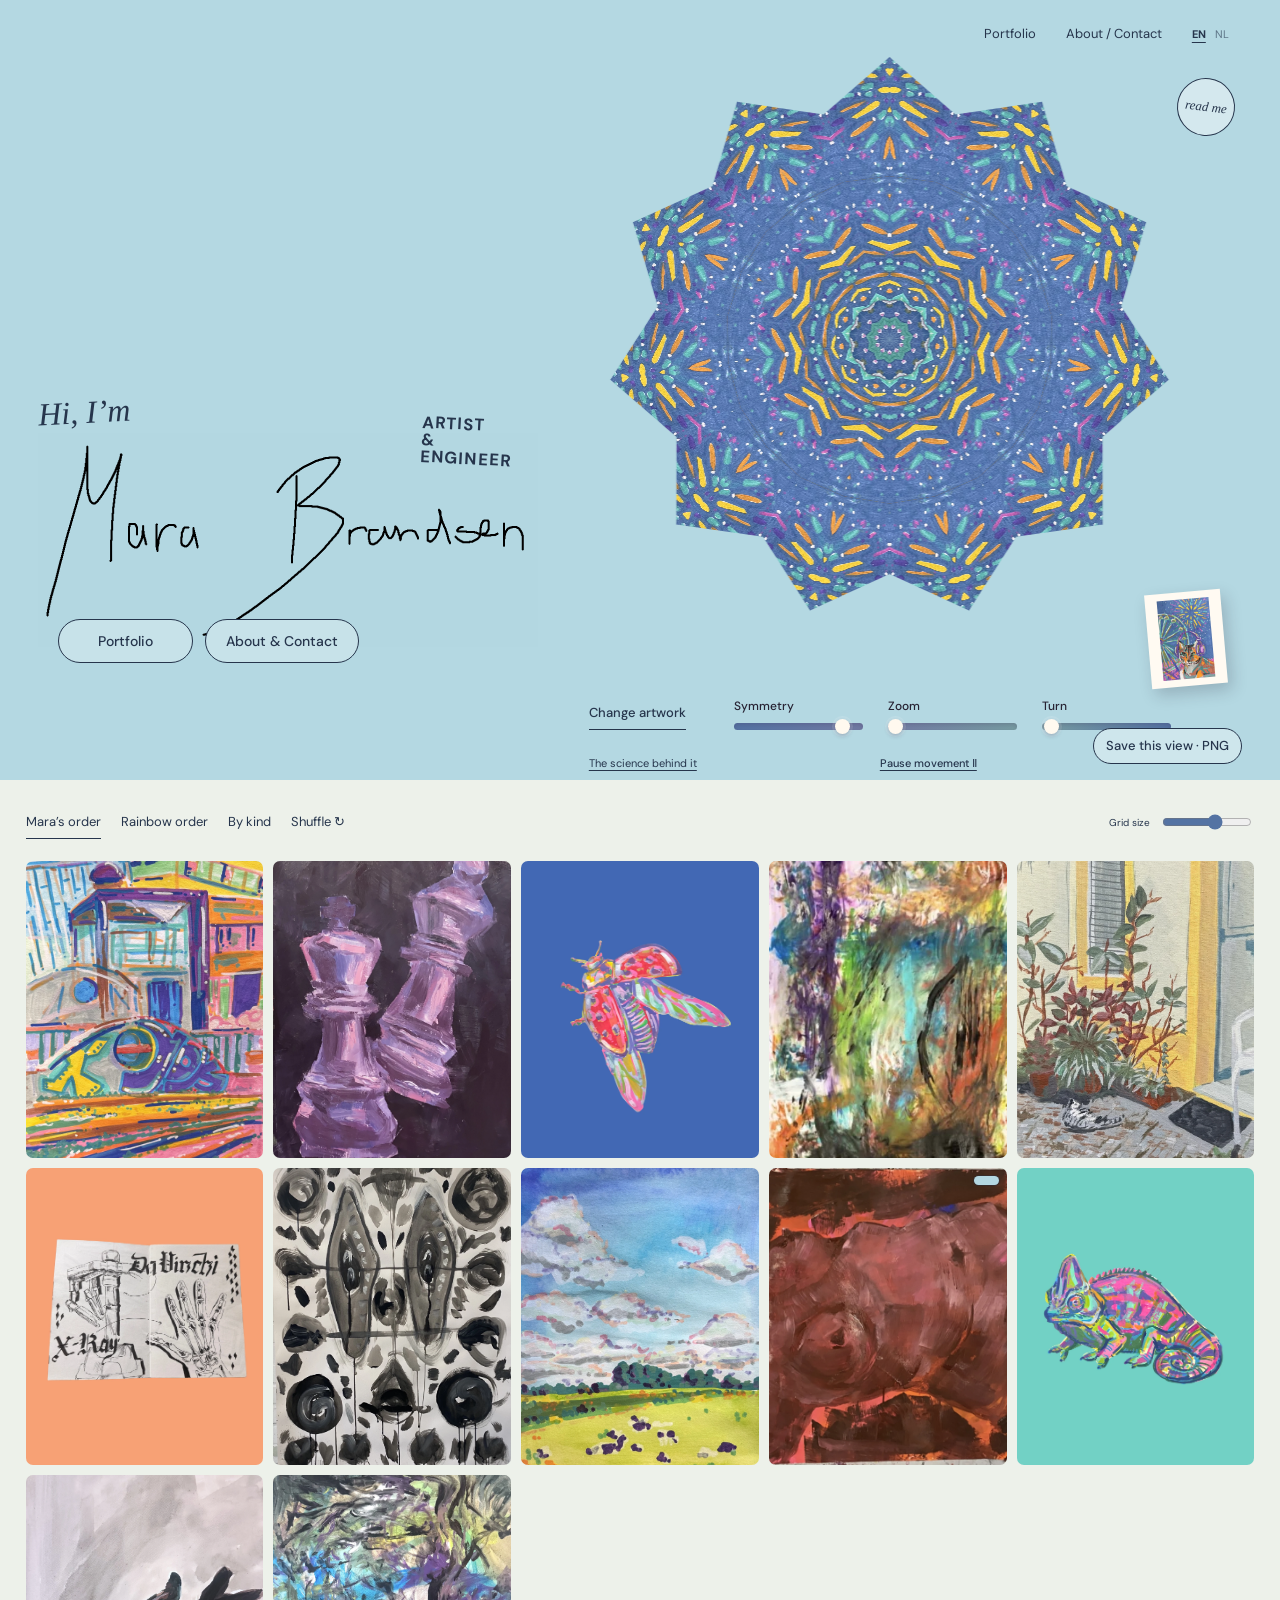
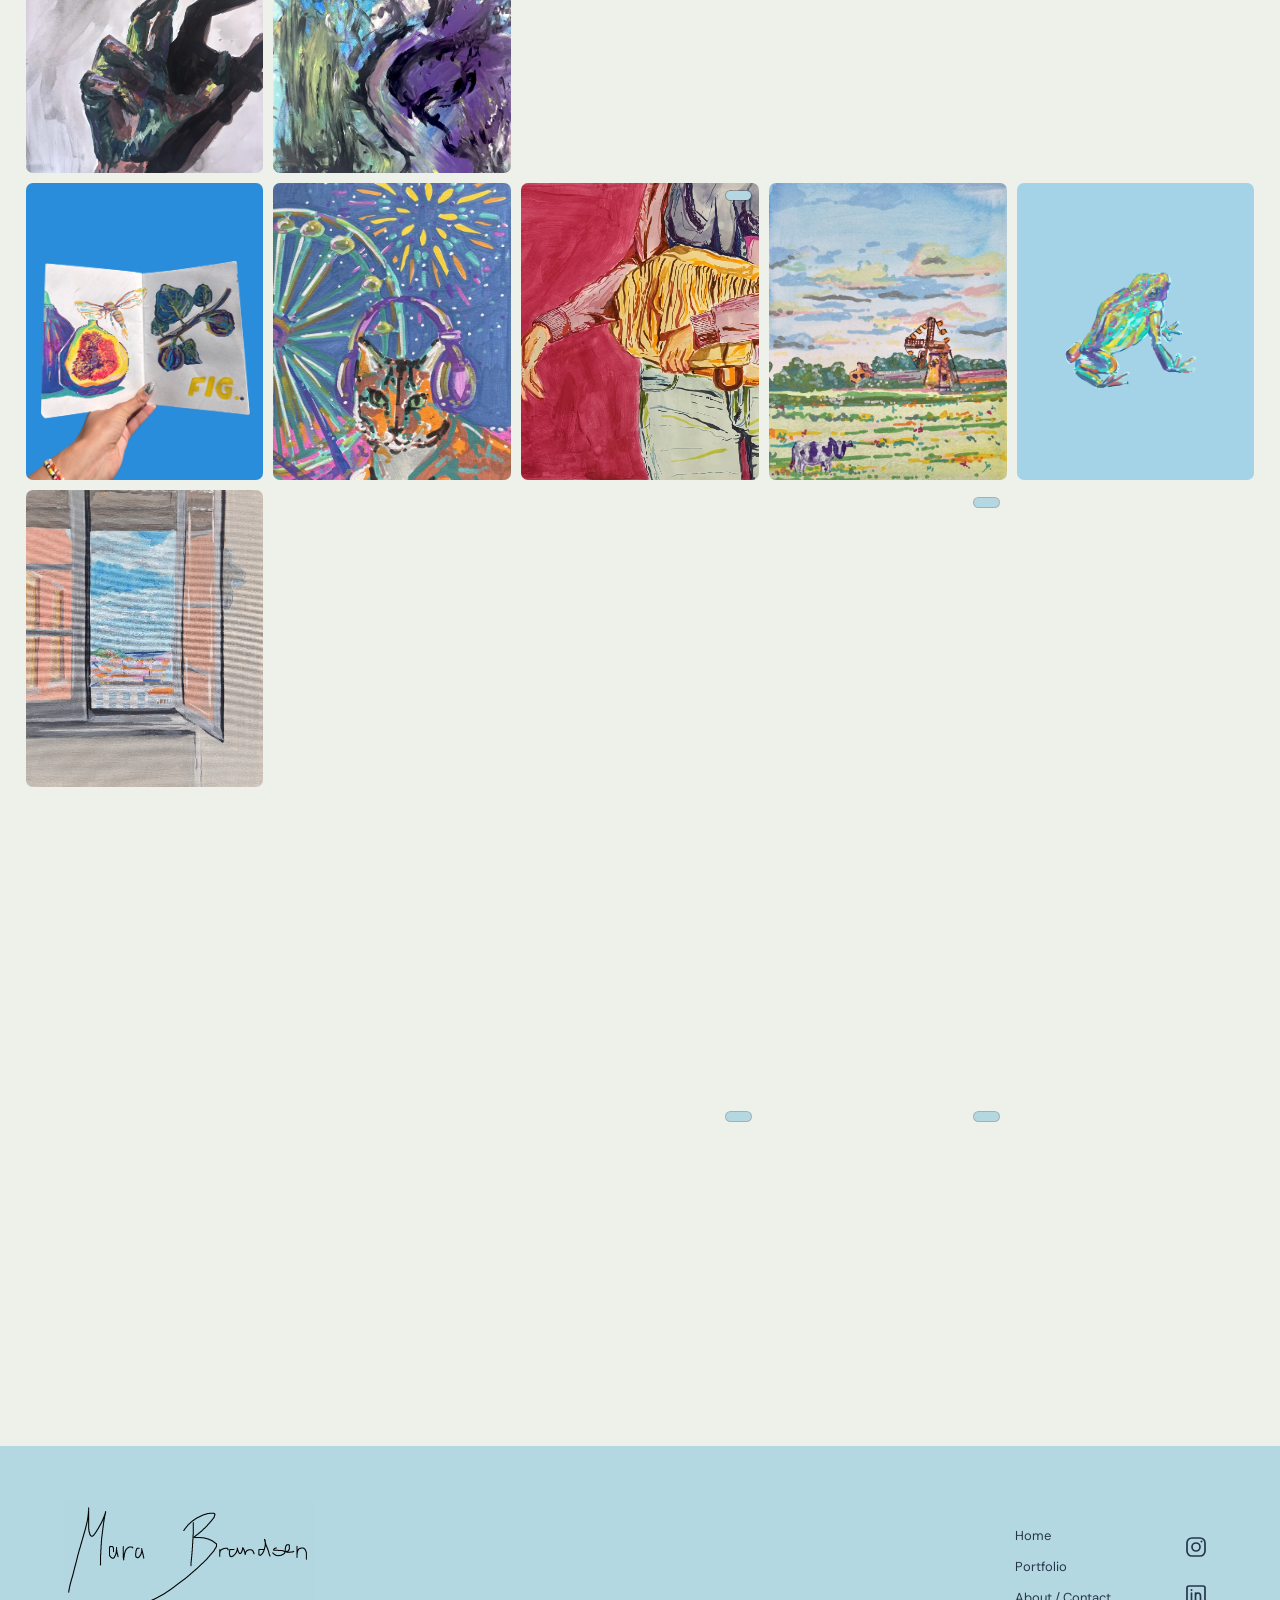
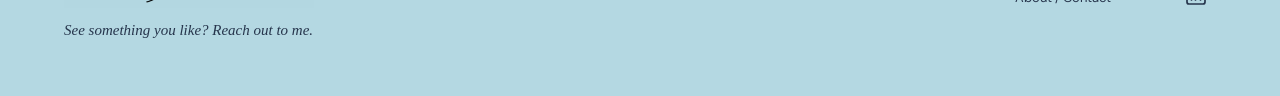
==== commit d9c7eb8b: "Add ampersand to artist and engineer title" ====
--- a/public/index.html
+++ b/public/index.html
@@ -1,6 +1,6 @@
-<!doctype html><html lang="en"><head><meta charset="utf-8"><meta name="viewport" content="width=device-width,initial-scale=1"><title>Mara Brandsen | Art & engineering</title><meta name="description" content="Explore Mara Brandsen’s paintings, illustrations and interactive artwork kaleidoscope. Art, science and engineering, brought together."><link rel="icon" href="assets/favicon.svg"><link rel="stylesheet" href="styles/fonts.css"><link rel="stylesheet" href="styles/kaleido.css?v=15"><script src="scripts/artwork-data.js?v=4" defer></script><script src="scripts/site.js?v=11" defer></script><script src="scripts/kaleido.js?v=16" defer></script><script src="scripts/language.js?v=10"></script></head><body>
+<!doctype html><html lang="en"><head><meta charset="utf-8"><meta name="viewport" content="width=device-width,initial-scale=1"><title>Mara Brandsen | Art & engineering</title><meta name="description" content="Explore Mara Brandsen’s paintings, illustrations and interactive artwork kaleidoscope. Art, science and engineering, brought together."><link rel="icon" href="assets/favicon.svg"><link rel="stylesheet" href="styles/fonts.css"><link rel="stylesheet" href="styles/kaleido.css?v=15"><script src="scripts/artwork-data.js?v=4" defer></script><script src="scripts/site.js?v=11" defer></script><script src="scripts/kaleido.js?v=16" defer></script><script src="scripts/language.js?v=11"></script></head><body>
 <header><nav aria-label="Main navigation"><a href="#work">Portfolio</a><a href="about.html">About / Contact</a></nav></header>
-<main><section class="hero" aria-label="Interactive artwork kaleidoscope"><div class="identity"><h1 class="sr-only">Mara Brandsen</h1><p class="home-hello">Hi, I’m</p><button class="name-animation" type="button" aria-label="Replay Mara Brandsen handwriting animation"><img src="assets/name-writing.png?v=signature-original" alt="" width="1000" height="428"><canvas id="name-canvas" width="1000" height="428" aria-hidden="true"></canvas></button><p class="home-role"><span>Artist</span><span>Engineer</span></p><video id="name-video" muted playsinline preload="none" aria-hidden="true" hidden><source src="assets/name-writing.mp4?v=signature-original" type="video/mp4"></video><div class="identity-actions"><a href="#work">Portfolio</a><a href="about.html">About &amp; Contact</a></div></div>
+<main><section class="hero" aria-label="Interactive artwork kaleidoscope"><div class="identity"><h1 class="sr-only">Mara Brandsen</h1><p class="home-hello">Hi, I’m</p><button class="name-animation" type="button" aria-label="Replay Mara Brandsen handwriting animation"><img src="assets/name-writing.png?v=signature-original" alt="" width="1000" height="428"><canvas id="name-canvas" width="1000" height="428" aria-hidden="true"></canvas></button><p class="home-role"><span>Artist</span><span>&amp;</span><span>Engineer</span></p><video id="name-video" muted playsinline preload="none" aria-hidden="true" hidden><source src="assets/name-writing.mp4?v=signature-original" type="video/mp4"></video><div class="identity-actions"><a href="#work">Portfolio</a><a href="about.html">About &amp; Contact</a></div></div>
 <div class="scope"><canvas id="scope" role="button" tabindex="0" aria-label="Kaleidoscope: activate to show another artwork"></canvas></div><div class="read-control"><button type="button" aria-describedby="read-note">read me</button><div id="read-note" role="tooltip">This kaleidoscope is made from my artwork. You can change the kaleidoscope with the sliders, and <b>click anywhere</b> on the screen to change the artwork it is based on.</div></div>
 <div class="instrument"><button id="change" class="change-text" type="button">Change artwork</button><div class="sliders"><label>Symmetry<input id="facets" type="range" min="3" max="12" step="1" value="11"></label><label>Zoom<input id="zoom" type="range" min="0.5" max="1.8" step=".001" value="0.5"></label><label>Turn<input id="turn" type="range" min="0" max="6.28" step=".001" value="0"></label></div><a id="original" href="#work" aria-label="Find the original artwork in the portfolio"><img id="original-preview" src="assets/artwork-01.webp" alt="Preview of a colourful tram and city drawing"></a><button id="motion" aria-pressed="true">Pause movement Ⅱ</button><button id="download" type="button">Save this view · PNG</button><a class="science-link" href="https://en.etudes.ru/etudes/kaleidoscope/" target="_blank" rel="noopener noreferrer">The science behind it</a><p id="scope-status" role="status" class="sr-only"></p></div></section>
 <section id="work" class="portfolio" aria-label="Portfolio"><div class="gallery-toolbar"><div class="sorts" role="group" aria-label="Order artwork"><button data-sort="mara" aria-pressed="true">Mara’s order</button><button data-sort="rainbow" aria-pressed="false">Rainbow order</button><button data-sort="kind" aria-pressed="false">By kind</button><button data-sort="shuffle" aria-pressed="false">Shuffle ↻</button></div><label class="size">Grid size <input id="grid-size" type="range" min="2" max="7" value="5" aria-label="Number of gallery columns"></label></div><span id="work-count" class="sr-only" role="status"></span><div id="gallery" class="gallery"></div></section>
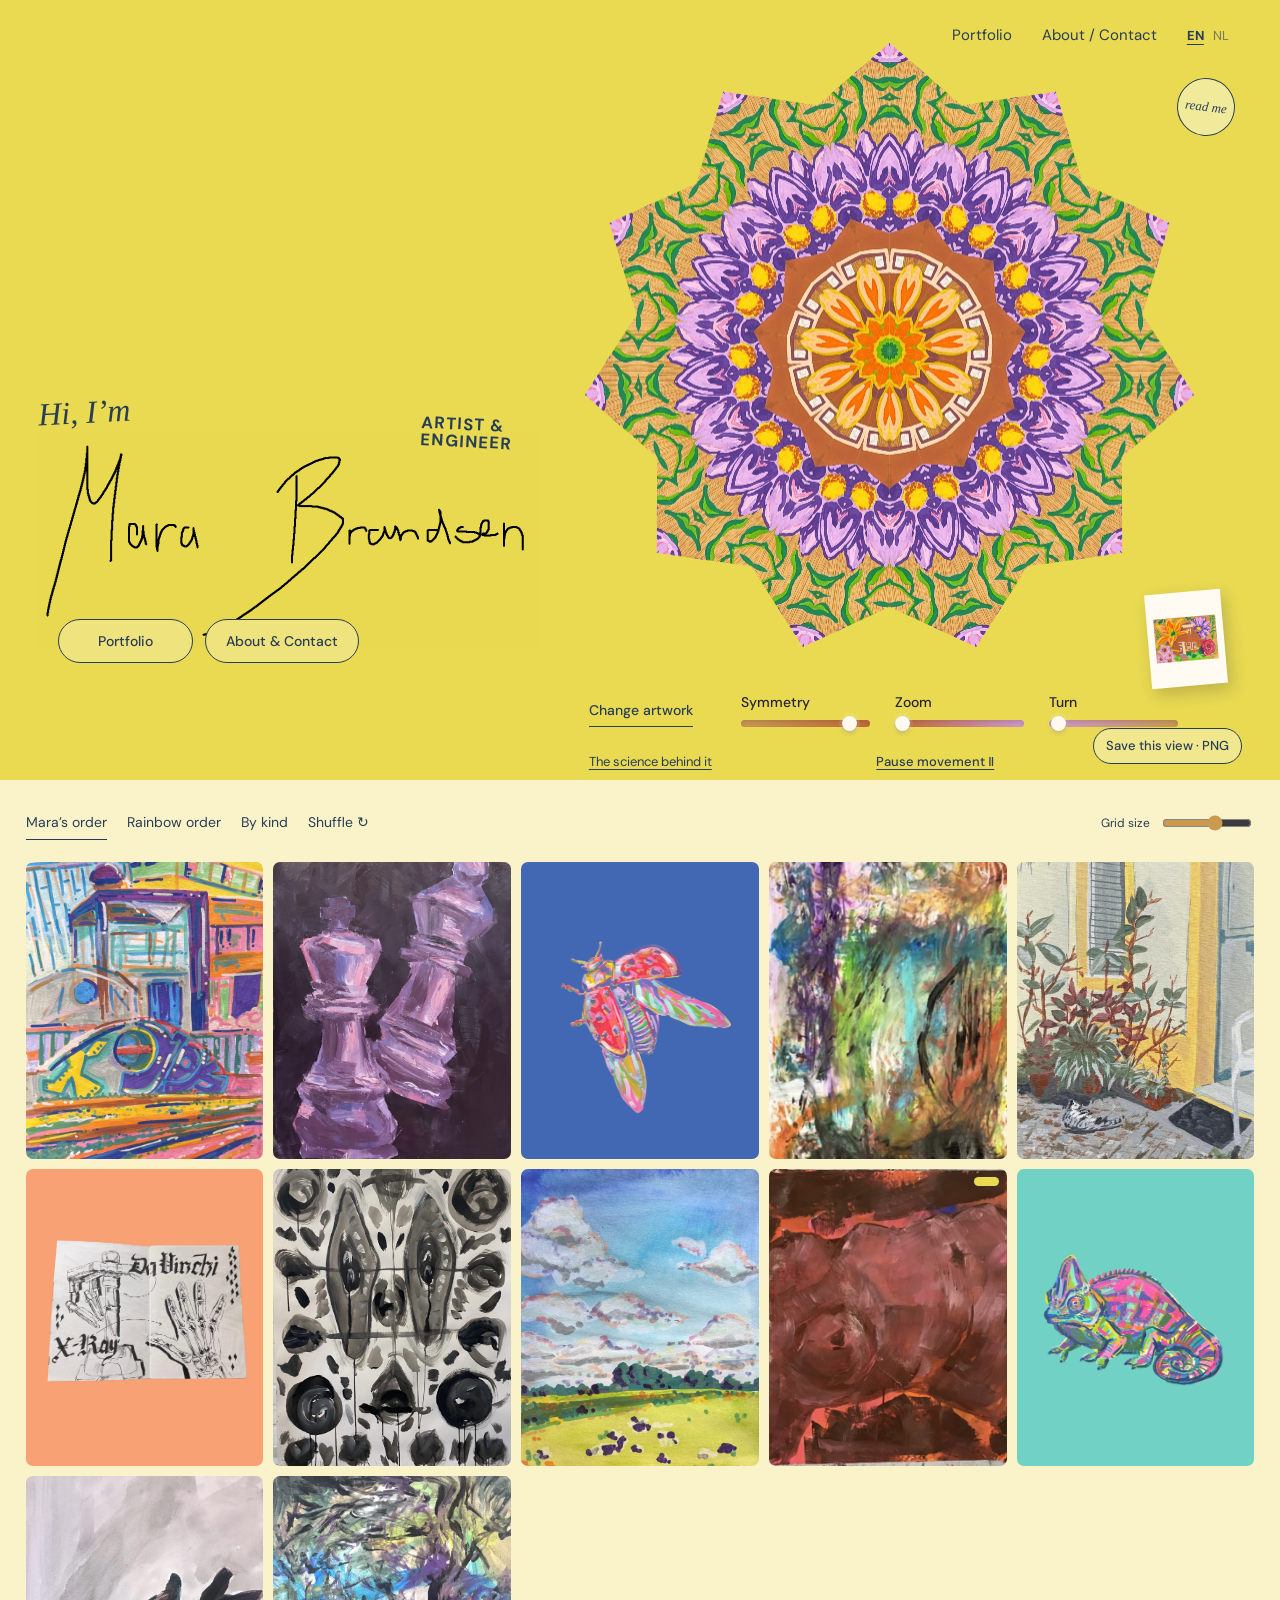
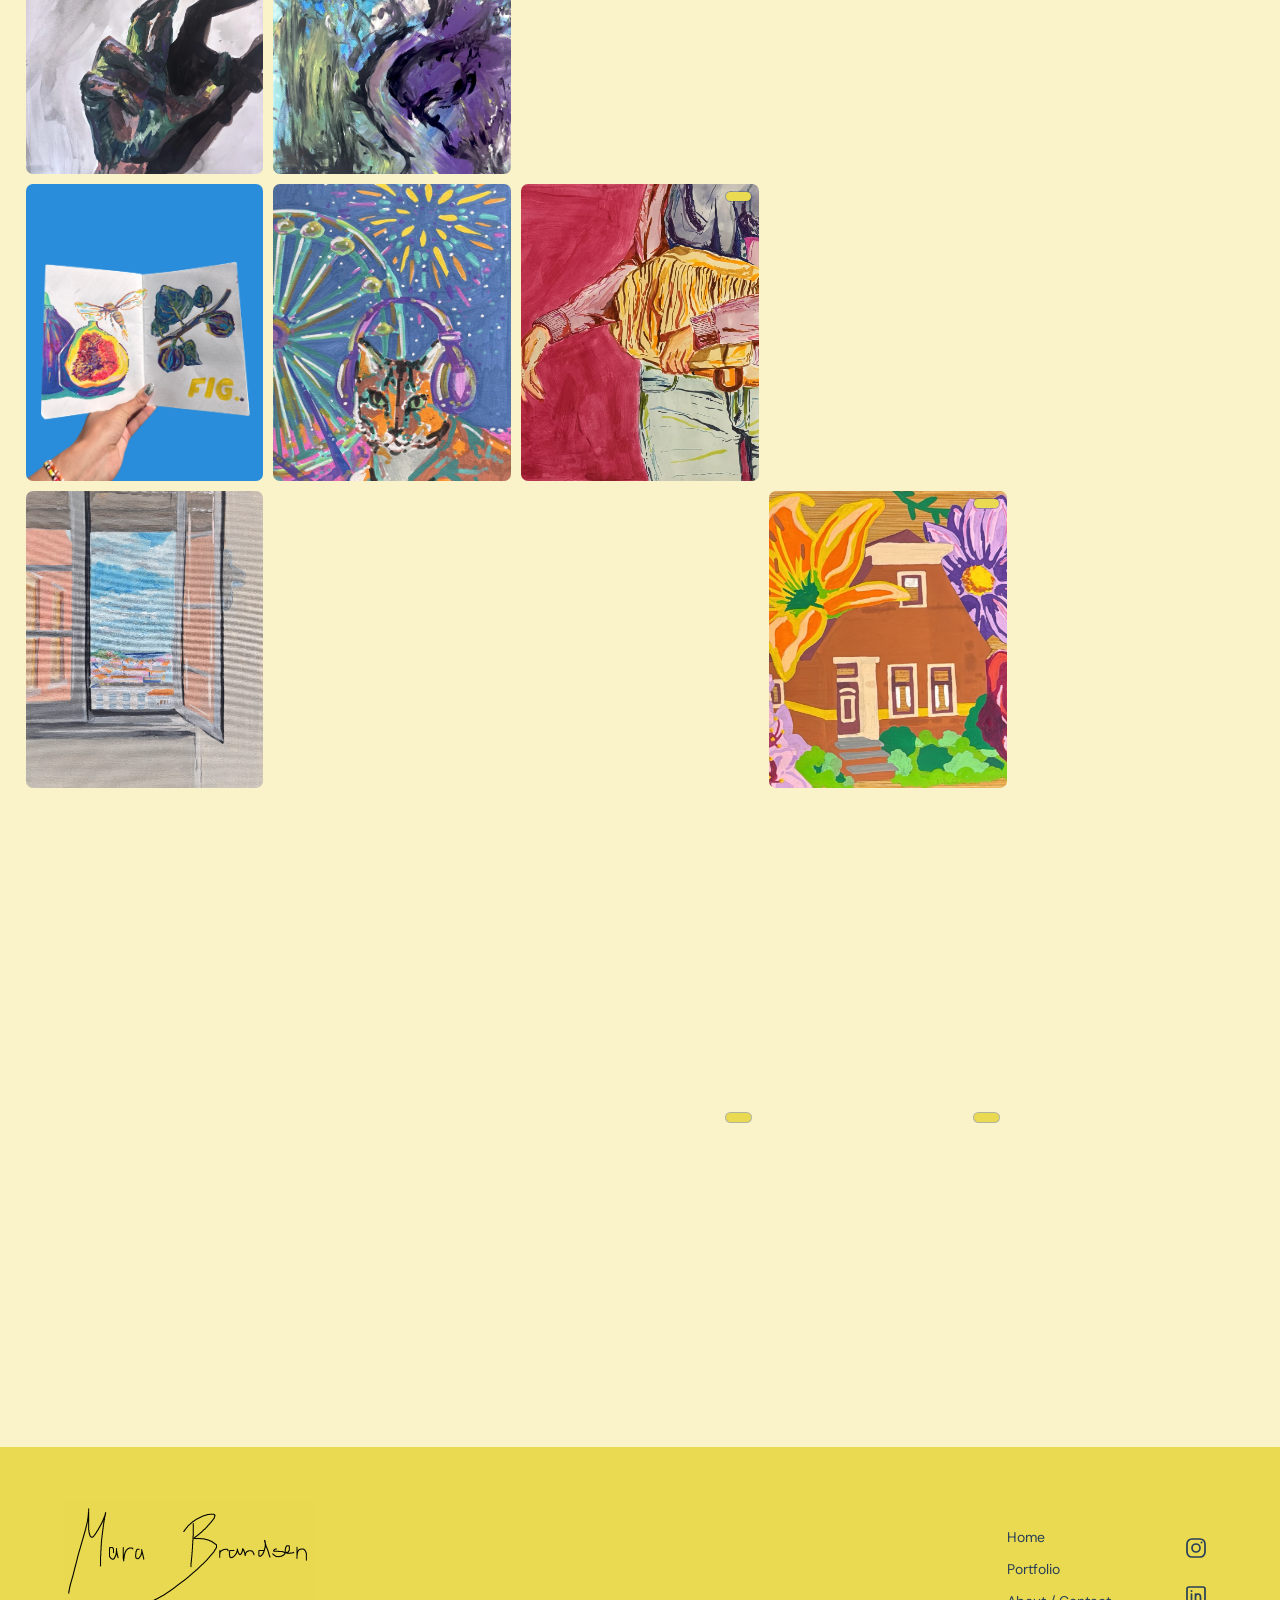
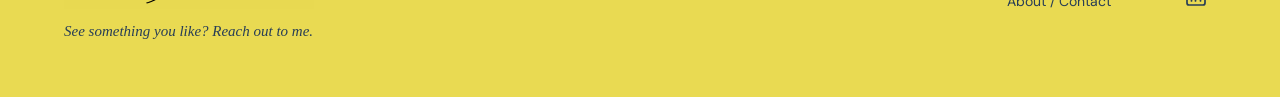
==== commit 59c30ba1: "Refine homepage scale and gravity help" ====
--- a/public/index.html
+++ b/public/index.html
@@ -1,6 +1,6 @@
-<!doctype html><html lang="en"><head><meta charset="utf-8"><meta name="viewport" content="width=device-width,initial-scale=1"><title>Mara Brandsen | Art & engineering</title><meta name="description" content="Explore Mara Brandsen’s paintings, illustrations and interactive artwork kaleidoscope. Art, science and engineering, brought together."><link rel="icon" href="assets/favicon.svg"><link rel="stylesheet" href="styles/fonts.css"><link rel="stylesheet" href="styles/kaleido.css?v=15"><script src="scripts/artwork-data.js?v=4" defer></script><script src="scripts/site.js?v=11" defer></script><script src="scripts/kaleido.js?v=16" defer></script><script src="scripts/language.js?v=11"></script></head><body>
+<!doctype html><html lang="en"><head><meta charset="utf-8"><meta name="viewport" content="width=device-width,initial-scale=1"><title>Mara Brandsen | Art & engineering</title><meta name="description" content="Explore Mara Brandsen’s paintings, illustrations and interactive artwork kaleidoscope. Art, science and engineering, brought together."><link rel="icon" href="assets/favicon.svg"><link rel="stylesheet" href="styles/fonts.css"><link rel="stylesheet" href="styles/kaleido.css?v=15"><script src="scripts/artwork-data.js?v=4" defer></script><script src="scripts/site.js?v=11" defer></script><script src="scripts/kaleido.js?v=16" defer></script><script src="scripts/language.js?v=12"></script></head><body>
 <header><nav aria-label="Main navigation"><a href="#work">Portfolio</a><a href="about.html">About / Contact</a></nav></header>
-<main><section class="hero" aria-label="Interactive artwork kaleidoscope"><div class="identity"><h1 class="sr-only">Mara Brandsen</h1><p class="home-hello">Hi, I’m</p><button class="name-animation" type="button" aria-label="Replay Mara Brandsen handwriting animation"><img src="assets/name-writing.png?v=signature-original" alt="" width="1000" height="428"><canvas id="name-canvas" width="1000" height="428" aria-hidden="true"></canvas></button><p class="home-role"><span>Artist</span><span>&amp;</span><span>Engineer</span></p><video id="name-video" muted playsinline preload="none" aria-hidden="true" hidden><source src="assets/name-writing.mp4?v=signature-original" type="video/mp4"></video><div class="identity-actions"><a href="#work">Portfolio</a><a href="about.html">About &amp; Contact</a></div></div>
+<main><section class="hero" aria-label="Interactive artwork kaleidoscope"><div class="identity"><h1 class="sr-only">Mara Brandsen</h1><p class="home-hello">Hi, I’m</p><button class="name-animation" type="button" aria-label="Replay Mara Brandsen handwriting animation"><img src="assets/name-writing.png?v=signature-original" alt="" width="1000" height="428"><canvas id="name-canvas" width="1000" height="428" aria-hidden="true"></canvas></button><p class="home-role"><span>Artist &amp;</span><span>Engineer</span></p><video id="name-video" muted playsinline preload="none" aria-hidden="true" hidden><source src="assets/name-writing.mp4?v=signature-original" type="video/mp4"></video><div class="identity-actions"><a href="#work">Portfolio</a><a href="about.html">About &amp; Contact</a></div></div>
 <div class="scope"><canvas id="scope" role="button" tabindex="0" aria-label="Kaleidoscope: activate to show another artwork"></canvas></div><div class="read-control"><button type="button" aria-describedby="read-note">read me</button><div id="read-note" role="tooltip">This kaleidoscope is made from my artwork. You can change the kaleidoscope with the sliders, and <b>click anywhere</b> on the screen to change the artwork it is based on.</div></div>
 <div class="instrument"><button id="change" class="change-text" type="button">Change artwork</button><div class="sliders"><label>Symmetry<input id="facets" type="range" min="3" max="12" step="1" value="11"></label><label>Zoom<input id="zoom" type="range" min="0.5" max="1.8" step=".001" value="0.5"></label><label>Turn<input id="turn" type="range" min="0" max="6.28" step=".001" value="0"></label></div><a id="original" href="#work" aria-label="Find the original artwork in the portfolio"><img id="original-preview" src="assets/artwork-01.webp" alt="Preview of a colourful tram and city drawing"></a><button id="motion" aria-pressed="true">Pause movement Ⅱ</button><button id="download" type="button">Save this view · PNG</button><a class="science-link" href="https://en.etudes.ru/etudes/kaleidoscope/" target="_blank" rel="noopener noreferrer">The science behind it</a><p id="scope-status" role="status" class="sr-only"></p></div></section>
 <section id="work" class="portfolio" aria-label="Portfolio"><div class="gallery-toolbar"><div class="sorts" role="group" aria-label="Order artwork"><button data-sort="mara" aria-pressed="true">Mara’s order</button><button data-sort="rainbow" aria-pressed="false">Rainbow order</button><button data-sort="kind" aria-pressed="false">By kind</button><button data-sort="shuffle" aria-pressed="false">Shuffle ↻</button></div><label class="size">Grid size <input id="grid-size" type="range" min="2" max="7" value="5" aria-label="Number of gallery columns"></label></div><span id="work-count" class="sr-only" role="status"></span><div id="gallery" class="gallery"></div></section>
--- a/public/styles/kaleido.css
+++ b/public/styles/kaleido.css
@@ -132,3 +132,22 @@
 .identity .home-hello{font-size:clamp(26px,2.5vw,38px);line-height:1;letter-spacing:0;margin-bottom:0}
 .identity .home-role{font-size:clamp(13px,1.3vw,18px);line-height:.9;letter-spacing:.07em;margin:0}
 @media(max-width:700px){.identity .home-hello{font-size:24px}.identity .home-role{font-size:13px}}
+
+/* Readability pass: let the artwork lead while keeping the small controls legible. */
+@media(min-width:701px){
+ .scope{width:61%;height:84%;right:0;top:3%}
+}
+header nav a{font-size:15px}
+.language-switch,.language-switch a{font-size:13px}
+.instrument #original,.instrument .change-text,.instrument .sliders label{font-size:14px}
+.instrument #motion,.instrument #download,.instrument .science-link{font-size:13px}
+.sorts button{font-size:14px}
+.size{font-size:12px}
+.new-footer a{font-size:14px}
+.footer-note{font-size:15px}
+@media(max-width:700px){
+ .scope{right:-2%;top:35%;width:104%;height:50%}
+ header nav a{font-size:13px}
+ .instrument #original,.instrument .change-text,.instrument .sliders label{font-size:12px}
+ .instrument #motion,.instrument #download,.instrument .science-link{font-size:11px}
+}
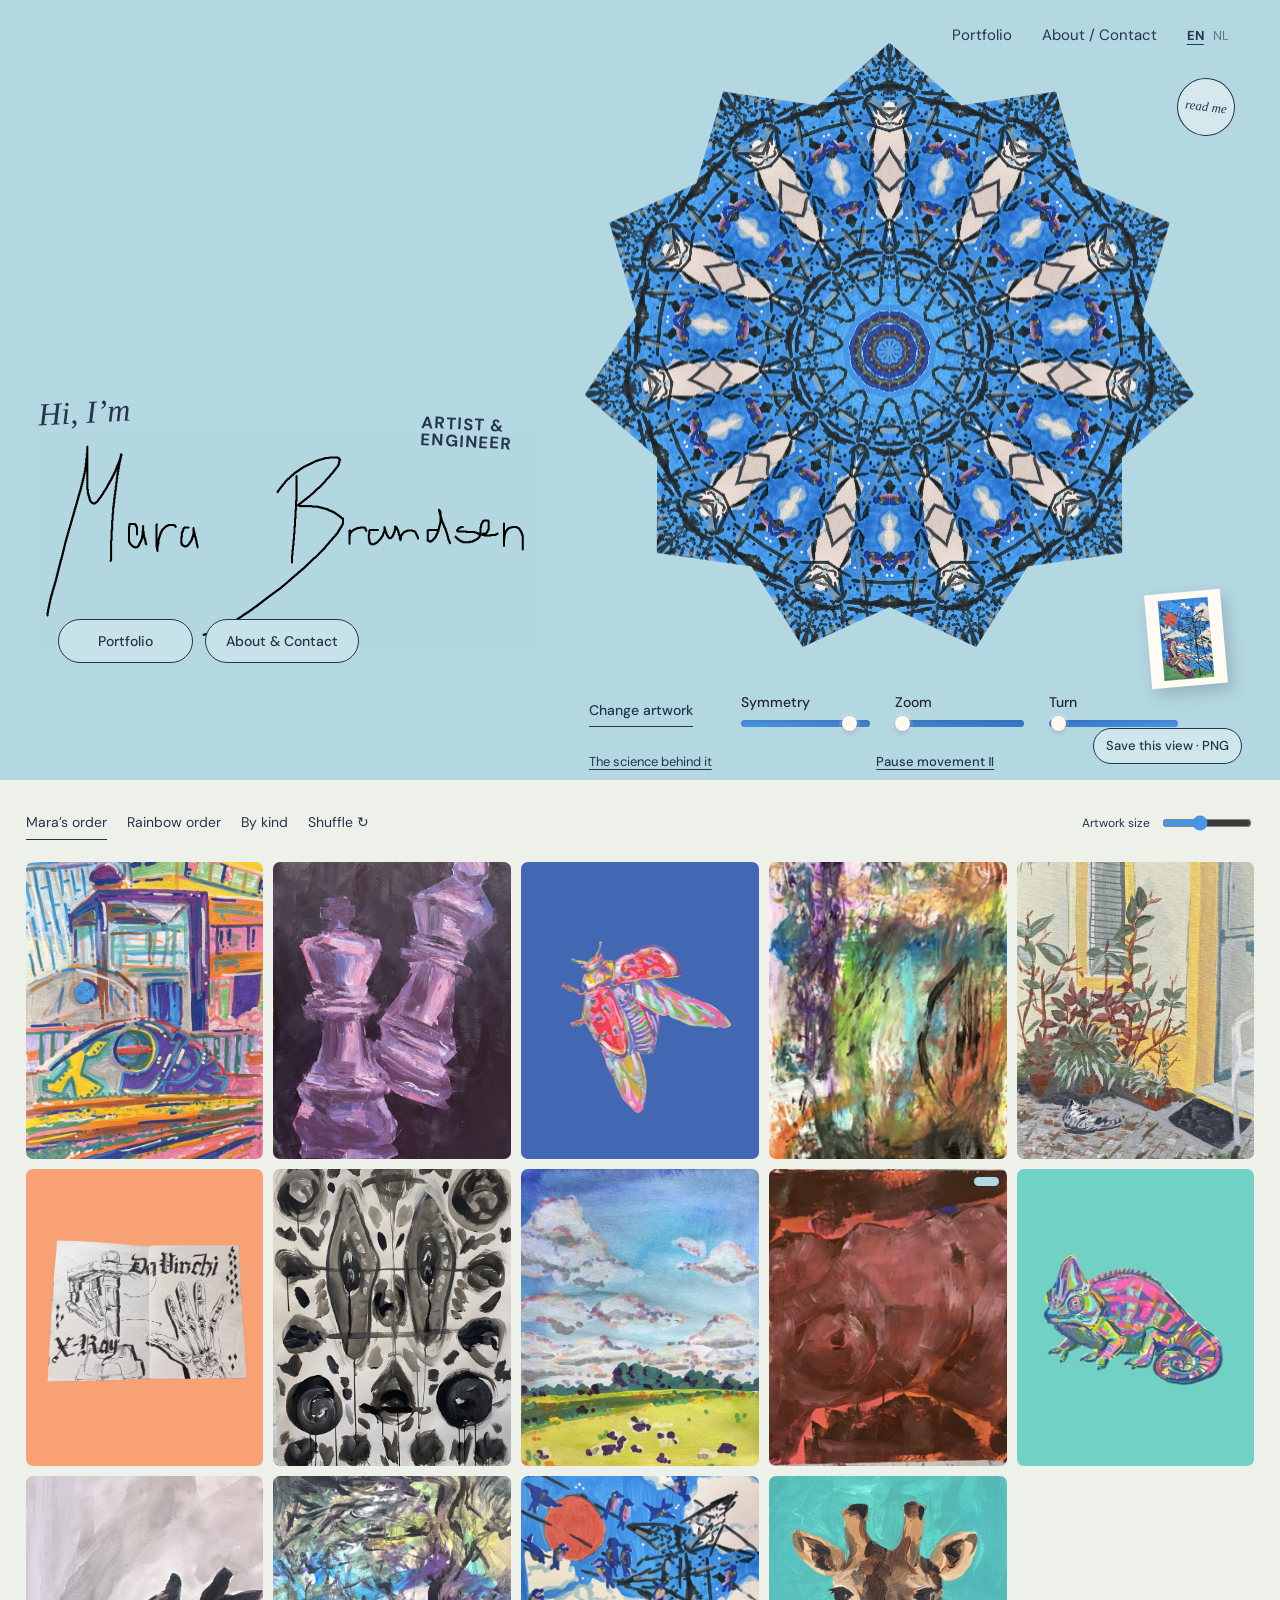
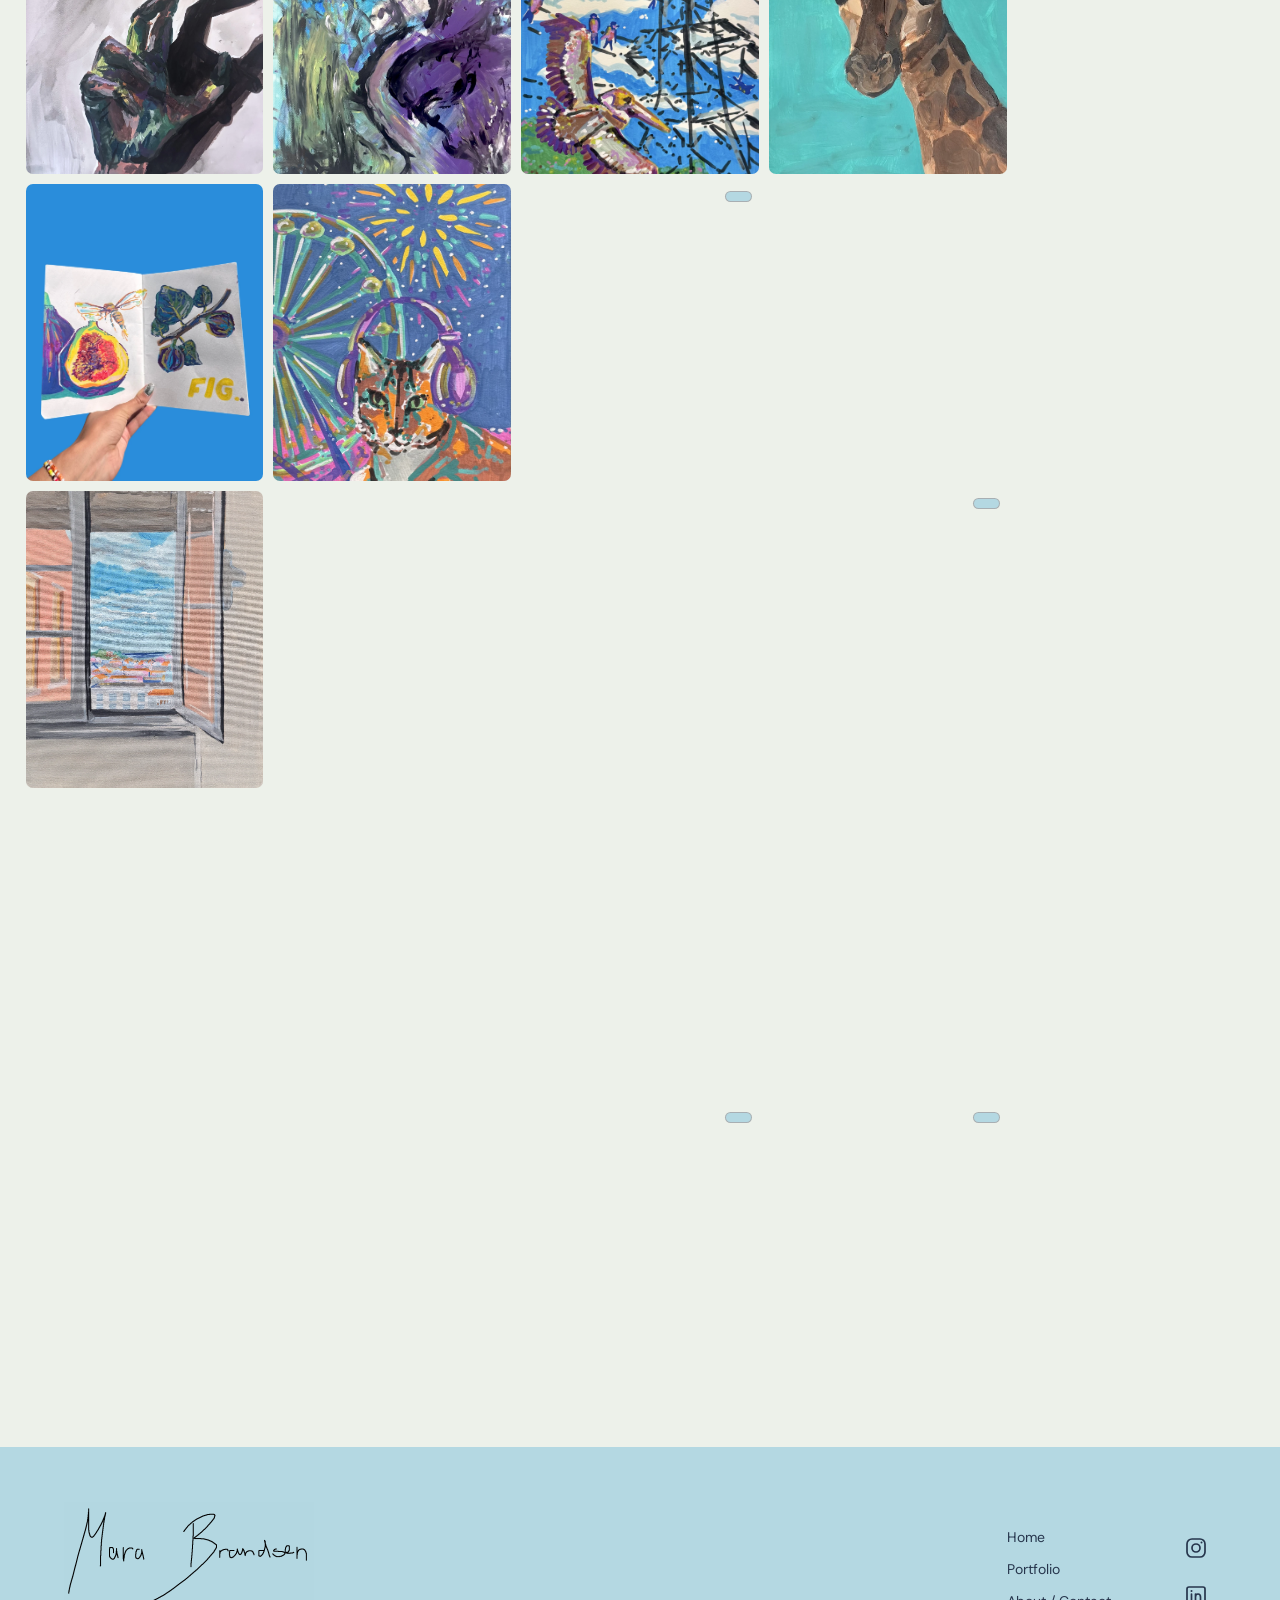
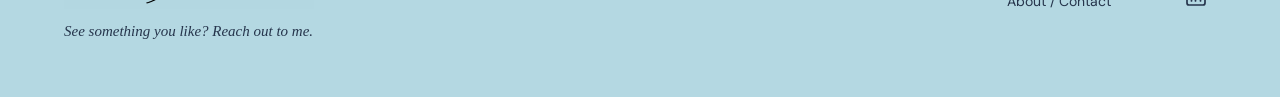
==== commit 3b3d8839: "Make portfolio slider control artwork size" ====
--- a/public/index.html
+++ b/public/index.html
@@ -1,7 +1,7 @@
-<!doctype html><html lang="en"><head><meta charset="utf-8"><meta name="viewport" content="width=device-width,initial-scale=1"><title>Mara Brandsen | Art & engineering</title><meta name="description" content="Explore Mara Brandsen’s paintings, illustrations and interactive artwork kaleidoscope. Art, science and engineering, brought together."><link rel="icon" href="assets/favicon.svg"><link rel="stylesheet" href="styles/fonts.css"><link rel="stylesheet" href="styles/kaleido.css?v=15"><script src="scripts/artwork-data.js?v=4" defer></script><script src="scripts/site.js?v=11" defer></script><script src="scripts/kaleido.js?v=16" defer></script><script src="scripts/language.js?v=12"></script></head><body>
+<!doctype html><html lang="en"><head><meta charset="utf-8"><meta name="viewport" content="width=device-width,initial-scale=1"><title>Mara Brandsen | Art & engineering</title><meta name="description" content="Explore Mara Brandsen’s paintings, illustrations and interactive artwork kaleidoscope. Art, science and engineering, brought together."><link rel="icon" href="assets/favicon.svg"><link rel="stylesheet" href="styles/fonts.css"><link rel="stylesheet" href="styles/kaleido.css?v=15"><script src="scripts/artwork-data.js?v=4" defer></script><script src="scripts/site.js?v=11" defer></script><script src="scripts/kaleido.js?v=17" defer></script><script src="scripts/language.js?v=13"></script></head><body>
 <header><nav aria-label="Main navigation"><a href="#work">Portfolio</a><a href="about.html">About / Contact</a></nav></header>
 <main><section class="hero" aria-label="Interactive artwork kaleidoscope"><div class="identity"><h1 class="sr-only">Mara Brandsen</h1><p class="home-hello">Hi, I’m</p><button class="name-animation" type="button" aria-label="Replay Mara Brandsen handwriting animation"><img src="assets/name-writing.png?v=signature-original" alt="" width="1000" height="428"><canvas id="name-canvas" width="1000" height="428" aria-hidden="true"></canvas></button><p class="home-role"><span>Artist &amp;</span><span>Engineer</span></p><video id="name-video" muted playsinline preload="none" aria-hidden="true" hidden><source src="assets/name-writing.mp4?v=signature-original" type="video/mp4"></video><div class="identity-actions"><a href="#work">Portfolio</a><a href="about.html">About &amp; Contact</a></div></div>
 <div class="scope"><canvas id="scope" role="button" tabindex="0" aria-label="Kaleidoscope: activate to show another artwork"></canvas></div><div class="read-control"><button type="button" aria-describedby="read-note">read me</button><div id="read-note" role="tooltip">This kaleidoscope is made from my artwork. You can change the kaleidoscope with the sliders, and <b>click anywhere</b> on the screen to change the artwork it is based on.</div></div>
 <div class="instrument"><button id="change" class="change-text" type="button">Change artwork</button><div class="sliders"><label>Symmetry<input id="facets" type="range" min="3" max="12" step="1" value="11"></label><label>Zoom<input id="zoom" type="range" min="0.5" max="1.8" step=".001" value="0.5"></label><label>Turn<input id="turn" type="range" min="0" max="6.28" step=".001" value="0"></label></div><a id="original" href="#work" aria-label="Find the original artwork in the portfolio"><img id="original-preview" src="assets/artwork-01.webp" alt="Preview of a colourful tram and city drawing"></a><button id="motion" aria-pressed="true">Pause movement Ⅱ</button><button id="download" type="button">Save this view · PNG</button><a class="science-link" href="https://en.etudes.ru/etudes/kaleidoscope/" target="_blank" rel="noopener noreferrer">The science behind it</a><p id="scope-status" role="status" class="sr-only"></p></div></section>
-<section id="work" class="portfolio" aria-label="Portfolio"><div class="gallery-toolbar"><div class="sorts" role="group" aria-label="Order artwork"><button data-sort="mara" aria-pressed="true">Mara’s order</button><button data-sort="rainbow" aria-pressed="false">Rainbow order</button><button data-sort="kind" aria-pressed="false">By kind</button><button data-sort="shuffle" aria-pressed="false">Shuffle ↻</button></div><label class="size">Grid size <input id="grid-size" type="range" min="2" max="7" value="5" aria-label="Number of gallery columns"></label></div><span id="work-count" class="sr-only" role="status"></span><div id="gallery" class="gallery"></div></section>
+<section id="work" class="portfolio" aria-label="Portfolio"><div class="gallery-toolbar"><div class="sorts" role="group" aria-label="Order artwork"><button data-sort="mara" aria-pressed="true">Mara’s order</button><button data-sort="rainbow" aria-pressed="false">Rainbow order</button><button data-sort="kind" aria-pressed="false">By kind</button><button data-sort="shuffle" aria-pressed="false">Shuffle ↻</button></div><label class="size">Artwork size <input id="grid-size" type="range" min="2" max="7" value="4" aria-label="Artwork size, smaller to larger"></label></div><span id="work-count" class="sr-only" role="status"></span><div id="gallery" class="gallery"></div></section>
 <footer class="new-footer"><div class="footer-intro"><a class="footer-name" href="#" aria-label="Mara Brandsen home"><img src="assets/name-writing.png?v=signature-original" alt="Mara Brandsen" width="1000" height="428"></a><p class="footer-note">See something you like? Reach out to me.</p></div><div class="footer-links"><nav aria-label="Footer navigation"><a href="#">Home</a><a href="#work">Portfolio</a><a href="about.html">About / Contact</a></nav><div class="socials" aria-label="Social links"><a href="https://www.instagram.com/marabrandsen_/" target="_blank" rel="noopener noreferrer" aria-label="Instagram" title="Instagram"><svg viewBox="0 0 24 24" aria-hidden="true"><rect x="3" y="3" width="18" height="18" rx="5"/><circle cx="12" cy="12" r="4"/><circle cx="17.5" cy="6.5" r="1" fill="currentColor" stroke="none"/></svg></a><a href="https://www.linkedin.com/in/mara-brandsen-b2537720b/" target="_blank" rel="noopener noreferrer" aria-label="LinkedIn" title="LinkedIn"><svg viewBox="0 0 24 24" aria-hidden="true"><rect x="3" y="3" width="18" height="18" rx="2"/><path d="M7.5 10v7M11.5 17v-7m0 3c0-4 5-4 5 0v4"/><circle cx="7.5" cy="7" r="1" fill="currentColor" stroke="none"/></svg></a></div></div></footer></main>  <dialog id="art-viewer" aria-labelledby="viewer-title"><button class="viewer-close" type="button" aria-label="Close artwork">×</button><div class="viewer-layout"><img id="viewer-image" alt=""><div class="viewer-details"><p class="eyebrow">A CLOSER LOOK</p><h2 id="viewer-title"></h2><p id="viewer-counter"></p><p id="viewer-description"></p><a id="viewer-enquiry" class="underlined-link" href="about.html#contact">Like what you see? Contact me →</a><div class="viewer-nav"><button id="previous-art" type="button" aria-label="Previous artwork"><svg viewBox="0 0 24 24" aria-hidden="true"><polyline points="15 4 7 12 15 20"/></svg></button><button id="next-art" type="button" aria-label="Next artwork"><svg viewBox="0 0 24 24" aria-hidden="true"><polyline points="9 4 17 12 9 20"/></svg></button></div></div></div></dialog></body></html>
